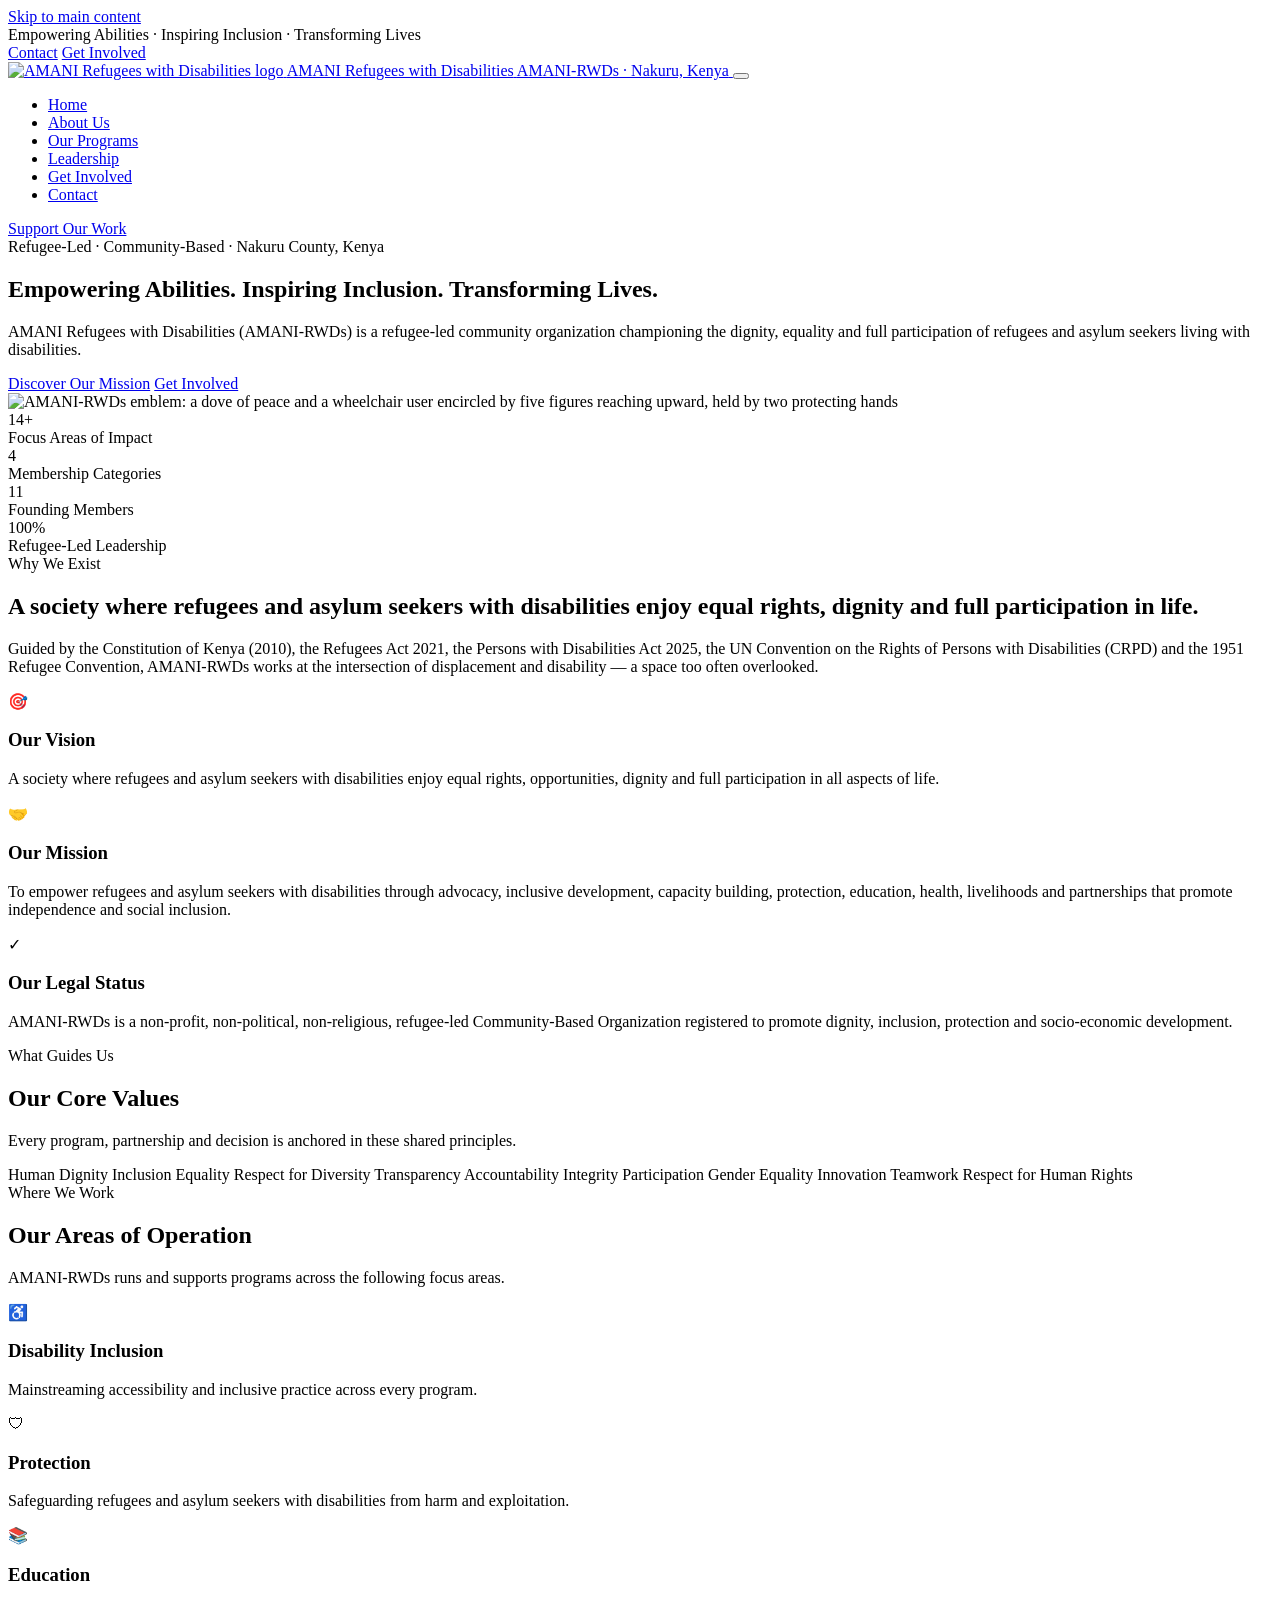
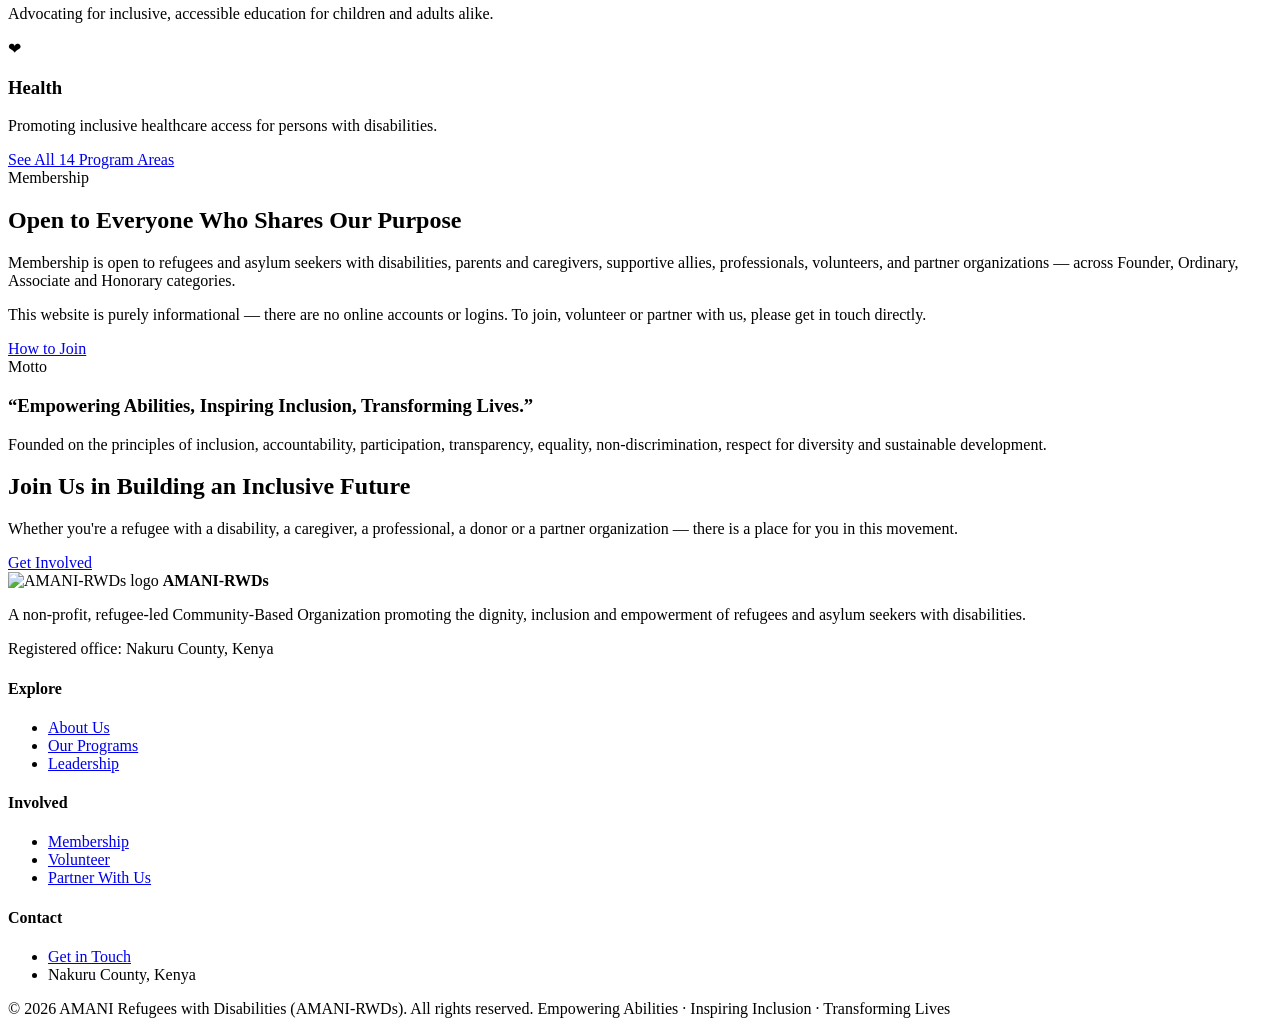
==== index.html @ a12f2f20 "Add index.html" ====
<!DOCTYPE html>
<html lang="en">
<head>
<meta charset="UTF-8">
<meta name="viewport" content="width=device-width, initial-scale=1.0">
<title>AMANI Refugees with Disabilities (AMANI-RWDs) | Empowering Abilities, Inspiring Inclusion</title>
<meta name="description" content="AMANI-RWDs is a refugee-led community organization in Nakuru, Kenya, championing the dignity, inclusion and empowerment of refugees and asylum seekers with disabilities.">
<link rel="icon" href="assets/images/favicon.png" type="image/png">
<link rel="apple-touch-icon" href="assets/images/favicon-180.png">
<link rel="preconnect" href="https://fonts.googleapis.com">
<link rel="preconnect" href="https://fonts.gstatic.com" crossorigin>
<link href="https://fonts.googleapis.com/css2?family=Atkinson+Hyperlegible:ital,wght@0,400;0,700;1,400&family=Poppins:wght@600;700;800&display=swap" rel="stylesheet">
<link rel="stylesheet" href="assets/css/style.css">

<meta property="og:title" content="AMANI Refugees with Disabilities (AMANI-RWDs)">
<meta property="og:description" content="Empowering Abilities, Inspiring Inclusion, Transforming Lives — a refugee-led organization for refugees and asylum seekers with disabilities in Nakuru, Kenya.">
<meta property="og:image" content="assets/images/logo.png">
<meta property="og:type" content="website">
</head>
<body>
<a class="skip-link" href="#main">Skip to main content</a>

<div class="topbar">
  <div class="container">
    <span class="topbar-motto">Empowering Abilities &middot; Inspiring Inclusion &middot; Transforming Lives</span>
    <div class="topbar-links">
      <a href="contact.html">Contact</a>
      <a href="get-involved.html">Get Involved</a>
    </div>
  </div>
</div>

<header class="site-header">
  <div class="container">
    <a class="brand" href="index.html">
      <img src="assets/images/logo.png" alt="AMANI Refugees with Disabilities logo" width="52" height="52">
      <span class="brand-text">
        <span class="brand-name">AMANI Refugees with Disabilities</span>
        <span class="brand-sub">AMANI-RWDs &middot; Nakuru, Kenya</span>
      </span>
    </a>
    <button class="nav-toggle" aria-label="Toggle navigation menu" aria-expanded="false" aria-controls="main-nav">
      <span></span>
    </button>
    <nav class="main-nav" id="main-nav" aria-label="Primary">
      <ul>
        <li><a href="index.html" aria-current="page">Home</a></li>
        <li><a href="about.html">About Us</a></li>
        <li><a href="programs.html">Our Programs</a></li>
        <li><a href="leadership.html">Leadership</a></li>
        <li><a href="get-involved.html">Get Involved</a></li>
        <li><a href="contact.html">Contact</a></li>
      </ul>
    </nav>
    <a class="header-cta" href="get-involved.html">Support Our Work</a>
  </div>
</header>

<main id="main">

  <section class="hero">
    <div class="container">
      <div>
        <span class="eyebrow"><span class="dot"></span> Refugee-Led &middot; Community-Based &middot; Nakuru County, Kenya</span>
        <h1>Empowering Abilities. Inspiring Inclusion. Transforming Lives.</h1>
        <p class="hero-lead">AMANI Refugees with Disabilities (AMANI-RWDs) is a refugee-led community organization championing the dignity, equality and full participation of refugees and asylum seekers living with disabilities.</p>
        <div class="btn-row">
          <a class="btn btn-primary" href="about.html">Discover Our Mission</a>
          <a class="btn btn-outline" href="get-involved.html">Get Involved</a>
        </div>
      </div>
      <div class="hero-art">
        <img src="assets/images/logo.png" alt="AMANI-RWDs emblem: a dove of peace and a wheelchair user encircled by five figures reaching upward, held by two protecting hands" width="340" height="313">
      </div>
    </div>
  </section>

  <div class="stat-strip">
    <div class="container">
      <div>
        <div class="stat-num">14+</div>
        <div class="stat-label">Focus Areas of Impact</div>
      </div>
      <div>
        <div class="stat-num">4</div>
        <div class="stat-label">Membership Categories</div>
      </div>
      <div>
        <div class="stat-num">11</div>
        <div class="stat-label">Founding Members</div>
      </div>
      <div>
        <div class="stat-num">100%</div>
        <div class="stat-label">Refugee-Led Leadership</div>
      </div>
    </div>
  </div>

  <section>
    <div class="container">
      <div class="section-head">
        <span class="kicker">Why We Exist</span>
        <h2>A society where refugees and asylum seekers with disabilities enjoy equal rights, dignity and full participation in life.</h2>
        <p>Guided by the Constitution of Kenya (2010), the Refugees Act 2021, the Persons with Disabilities Act 2025, the UN Convention on the Rights of Persons with Disabilities (CRPD) and the 1951 Refugee Convention, AMANI-RWDs works at the intersection of displacement and disability &mdash; a space too often overlooked.</p>
      </div>

      <div class="grid grid-3">
        <div class="card">
          <div class="icon-badge bg-pink" aria-hidden="true">&#127919;</div>
          <h3>Our Vision</h3>
          <p>A society where refugees and asylum seekers with disabilities enjoy equal rights, opportunities, dignity and full participation in all aspects of life.</p>
        </div>
        <div class="card">
          <div class="icon-badge bg-orange" aria-hidden="true">&#129309;</div>
          <h3>Our Mission</h3>
          <p>To empower refugees and asylum seekers with disabilities through advocacy, inclusive development, capacity building, protection, education, health, livelihoods and partnerships that promote independence and social inclusion.</p>
        </div>
        <div class="card">
          <div class="icon-badge bg-green" aria-hidden="true">&#10003;</div>
          <h3>Our Legal Status</h3>
          <p>AMANI-RWDs is a non-profit, non-political, non-religious, refugee-led Community-Based Organization registered to promote dignity, inclusion, protection and socio-economic development.</p>
        </div>
      </div>
    </div>
  </section>

  <section class="section-tint">
    <div class="container">
      <div class="section-head">
        <span class="kicker">What Guides Us</span>
        <h2>Our Core Values</h2>
        <p>Every program, partnership and decision is anchored in these shared principles.</p>
      </div>
      <div class="pill-list text-center" style="justify-content:center;">
        <span class="pill">Human Dignity</span>
        <span class="pill">Inclusion</span>
        <span class="pill">Equality</span>
        <span class="pill">Respect for Diversity</span>
        <span class="pill">Transparency</span>
        <span class="pill">Accountability</span>
        <span class="pill">Integrity</span>
        <span class="pill">Participation</span>
        <span class="pill">Gender Equality</span>
        <span class="pill">Innovation</span>
        <span class="pill">Teamwork</span>
        <span class="pill">Respect for Human Rights</span>
      </div>
    </div>
  </section>

  <section>
    <div class="container">
      <div class="section-head">
        <span class="kicker">Where We Work</span>
        <h2>Our Areas of Operation</h2>
        <p>AMANI-RWDs runs and supports programs across the following focus areas.</p>
      </div>
      <div class="grid grid-4">
        <div class="card"><div class="icon-badge bg-pink" aria-hidden="true">&#9855;</div><h3>Disability Inclusion</h3><p>Mainstreaming accessibility and inclusive practice across every program.</p></div>
        <div class="card"><div class="icon-badge bg-orange" aria-hidden="true">&#128737;</div><h3>Protection</h3><p>Safeguarding refugees and asylum seekers with disabilities from harm and exploitation.</p></div>
        <div class="card"><div class="icon-badge bg-yellow" aria-hidden="true">&#128218;</div><h3>Education</h3><p>Advocating for inclusive, accessible education for children and adults alike.</p></div>
        <div class="card"><div class="icon-badge bg-green" aria-hidden="true">&#10084;</div><h3>Health</h3><p>Promoting inclusive healthcare access for persons with disabilities.</p></div>
      </div>
      <div class="text-center mt-lg">
        <a class="btn btn-outline" href="programs.html">See All 14 Program Areas</a>
      </div>
    </div>
  </section>

  <section class="section-tint">
    <div class="container">
      <div class="split">
        <div>
          <span class="kicker">Membership</span>
          <h2>Open to Everyone Who Shares Our Purpose</h2>
          <p>Membership is open to refugees and asylum seekers with disabilities, parents and caregivers, supportive allies, professionals, volunteers, and partner organizations &mdash; across Founder, Ordinary, Associate and Honorary categories.</p>
          <p>This website is purely informational &mdash; there are no online accounts or logins. To join, volunteer or partner with us, please get in touch directly.</p>
          <a class="btn btn-primary" href="get-involved.html">How to Join</a>
        </div>
        <div class="panel panel-brand">
          <span class="badge-flag" style="background:#fff;color:var(--navy);">Motto</span>
          <h3>&ldquo;Empowering Abilities, Inspiring Inclusion, Transforming Lives.&rdquo;</h3>
          <p>Founded on the principles of inclusion, accountability, participation, transparency, equality, non-discrimination, respect for diversity and sustainable development.</p>
        </div>
      </div>
    </div>
  </section>

  <section>
    <div class="container">
      <div class="cta-banner">
        <h2>Join Us in Building an Inclusive Future</h2>
        <p>Whether you're a refugee with a disability, a caregiver, a professional, a donor or a partner organization &mdash; there is a place for you in this movement.</p>
        <div class="btn-row" style="justify-content:center;">
          <a class="btn btn-primary" href="get-involved.html">Get Involved</a>
          <a class="btn btn-outline" style="background:transparent;color:#fff;border-color:#fff;" href="contact.html">Contact Us</a>
        </div>
      </div>
    </div>
  </section>

</main>

<footer class="site-footer">
  <div class="container">
    <div class="footer-grid">
      <div>
        <div class="footer-brand">
          <img src="assets/images/logo.png" alt="AMANI-RWDs logo">
          <strong>AMANI-RWDs</strong>
        </div>
        <p>A non-profit, refugee-led Community-Based Organization promoting the dignity, inclusion and empowerment of refugees and asylum seekers with disabilities.</p>
        <p class="small">Registered office: Nakuru County, Kenya</p>
      </div>
      <div>
        <h4>Explore</h4>
        <ul>
          <li><a href="about.html">About Us</a></li>
          <li><a href="programs.html">Our Programs</a></li>
          <li><a href="leadership.html">Leadership</a></li>
        </ul>
      </div>
      <div>
        <h4>Involved</h4>
        <ul>
          <li><a href="get-involved.html">Membership</a></li>
          <li><a href="get-involved.html#volunteer">Volunteer</a></li>
          <li><a href="get-involved.html#partner">Partner With Us</a></li>
        </ul>
      </div>
      <div>
        <h4>Contact</h4>
        <ul>
          <li><a href="contact.html">Get in Touch</a></li>
          <li>Nakuru County, Kenya</li>
        </ul>
      </div>
    </div>
    <div class="footer-bottom">
      <span>&copy; <span data-year>2026</span> AMANI Refugees with Disabilities (AMANI-RWDs). All rights reserved.</span>
      <span>Empowering Abilities &middot; Inspiring Inclusion &middot; Transforming Lives</span>
    </div>
  </div>
</footer>

<script src="assets/js/script.js"></script>
</body>
</html>
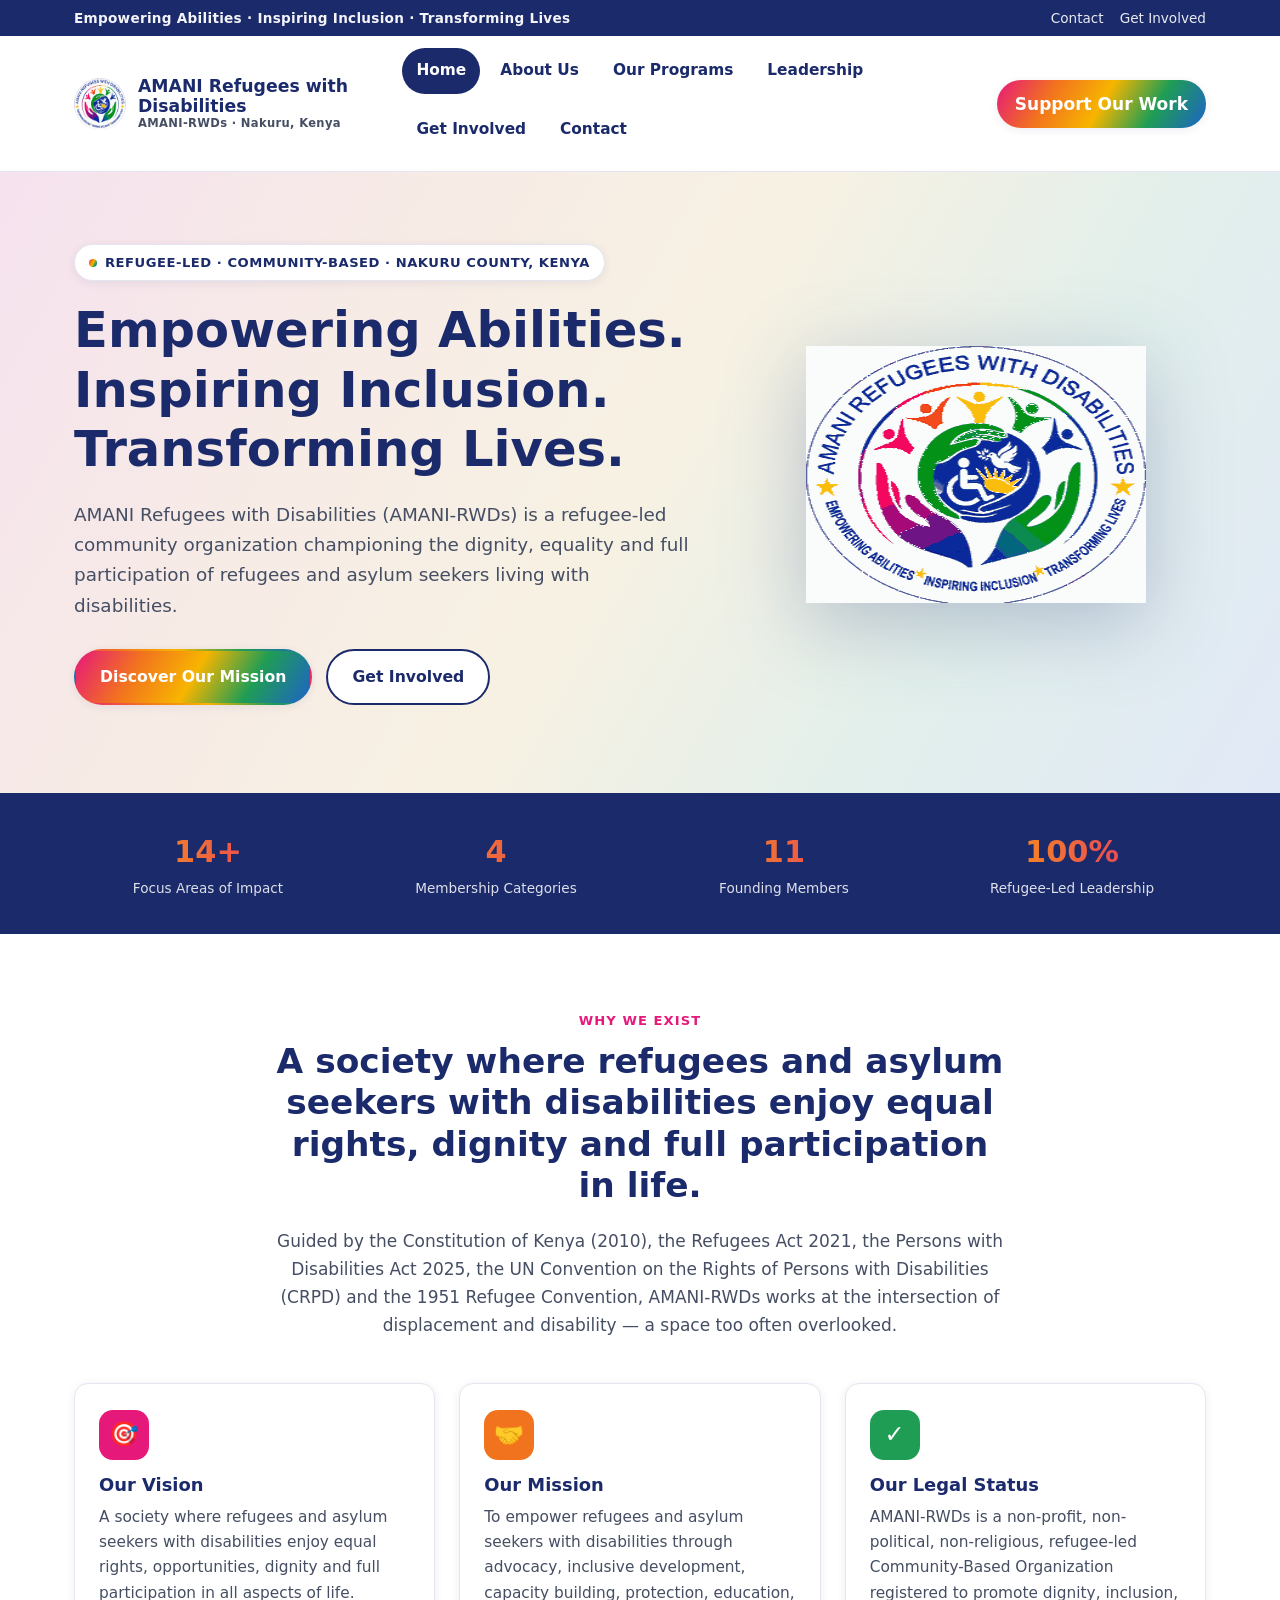
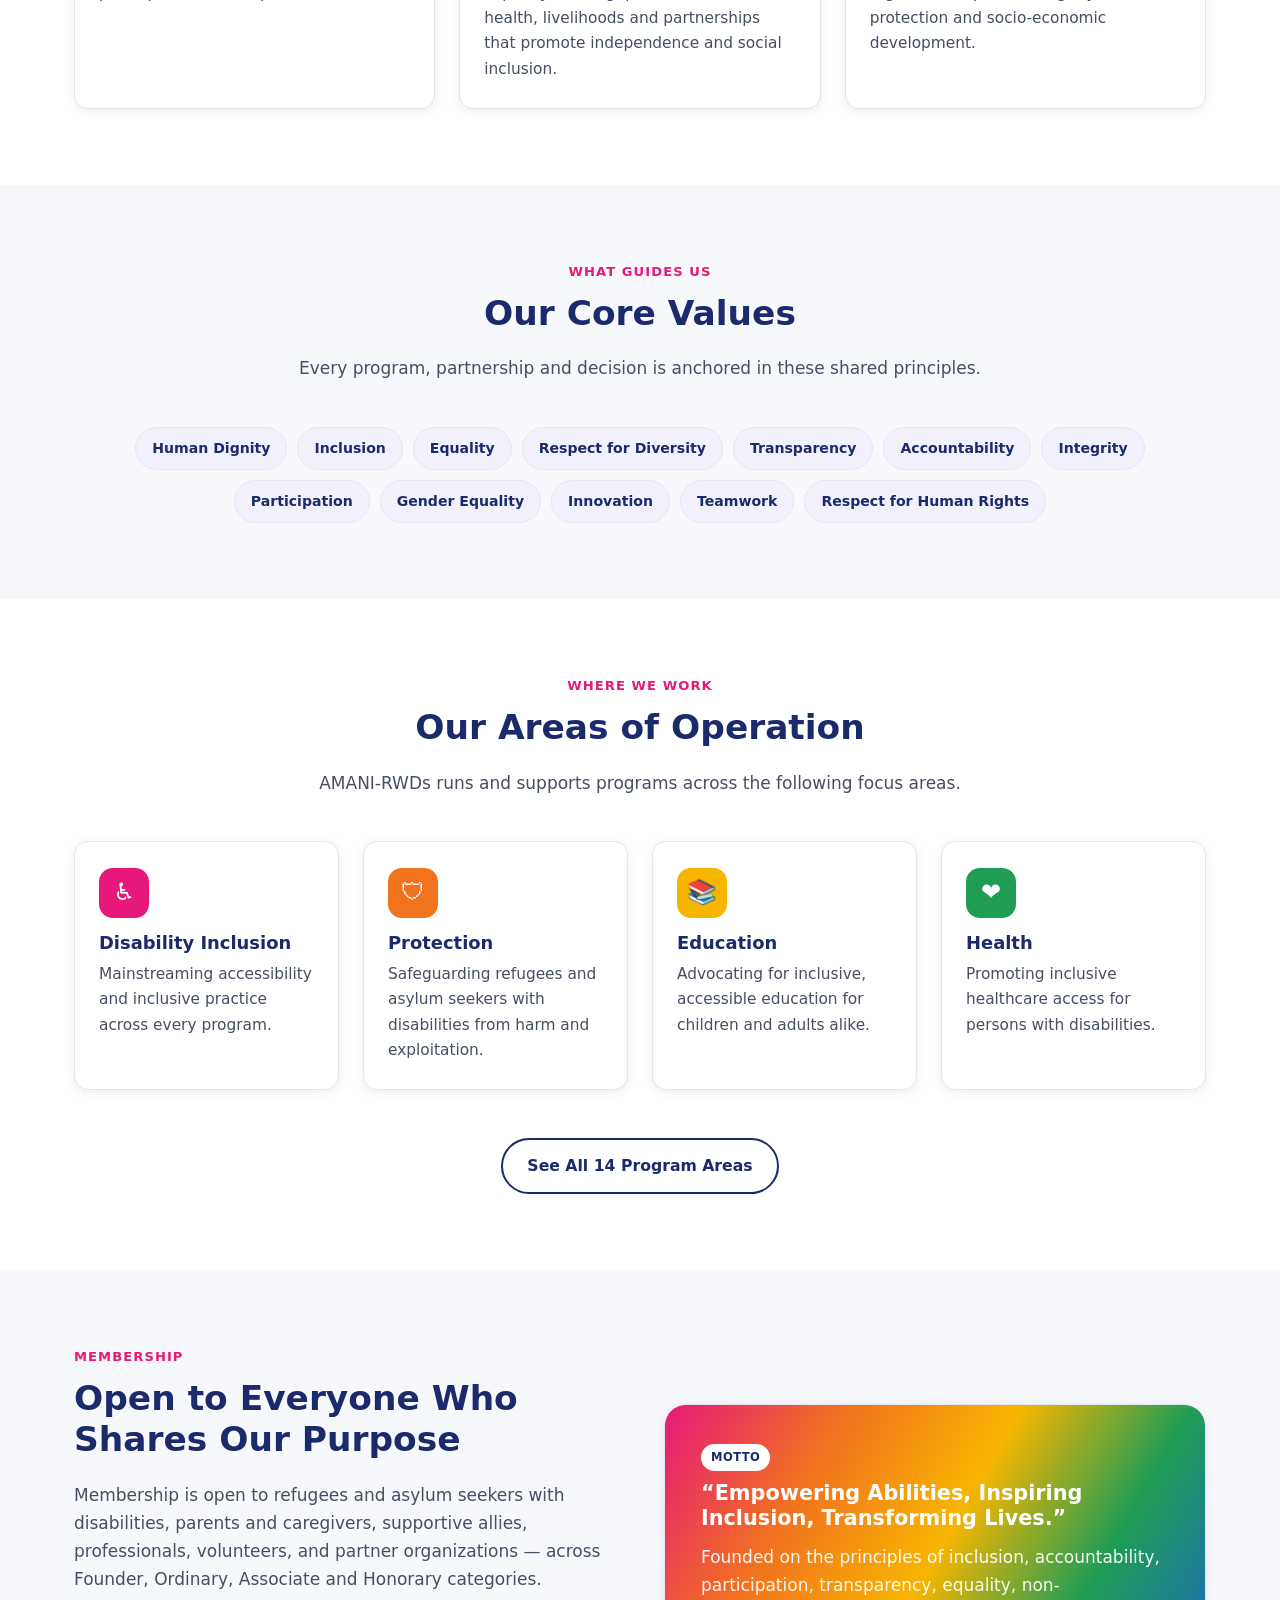
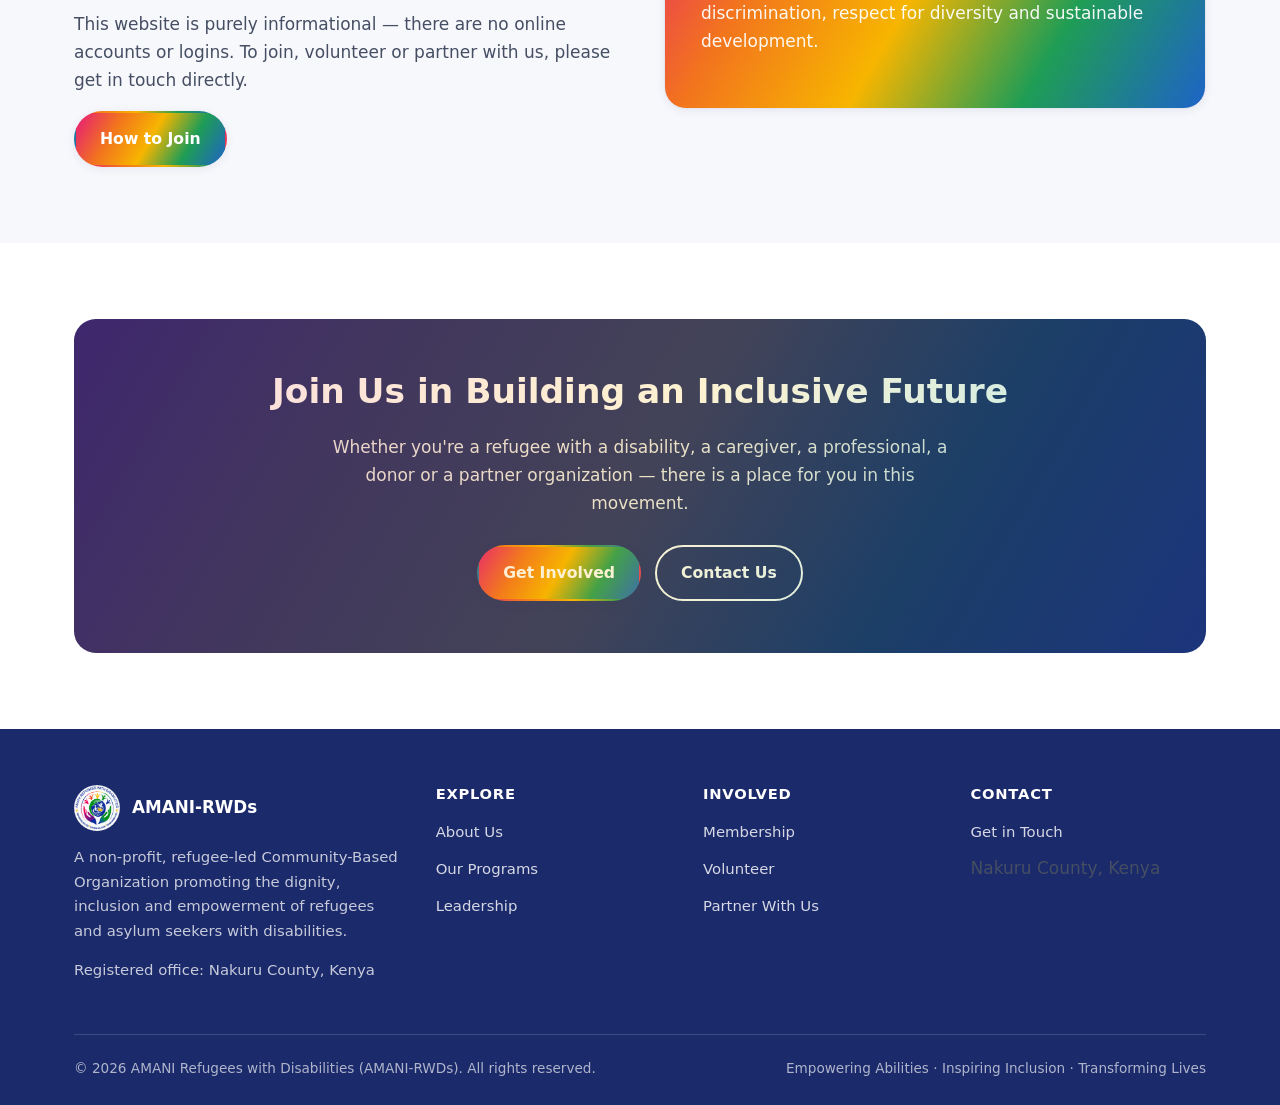
==== commit df6f9ecf: "Update index.html hero image dimensions for optimized logo" ====
--- a/index.html
+++ b/index.html
@@ -70,7 +70,7 @@
         </div>
       </div>
       <div class="hero-art">
-        <img src="assets/images/logo.png" alt="AMANI-RWDs emblem: a dove of peace and a wheelchair user encircled by five figures reaching upward, held by two protecting hands" width="340" height="313">
+        <img src="assets/images/logo.png" alt="AMANI-RWDs emblem: a dove of peace and a wheelchair user encircled by five figures reaching upward, held by two protecting hands" width="280" height="257">
       </div>
     </div>
   </section>
--- a/assets/css/style.css
+++ b/assets/css/style.css
@@ -0,0 +1,682 @@
+/* =========================================================
+   AMANI REFUGEES WITH DISABILITIES (AMANI-RWDs) — Site Styles
+   Palette drawn from the organization's logo.
+   ========================================================= */
+
+:root {
+  --navy: #1b2a6b;        /* headline text / motto ring */
+  --blue: #1e63c7;        /* primary blue (globe/hands) */
+  --blue-dark: #14488f;
+  --green: #1f9d55;       /* leaf / inclusion green */
+  --green-dark: #157a41;
+  --orange: #f2731e;
+  --yellow: #f7b500;
+  --pink: #e6197a;
+  --purple: #6a2c8f;
+
+  --ink: #1c2333;
+  --ink-soft: #454e63;
+  --paper: #ffffff;
+  --paper-soft: #f7f8fc;
+  --paper-tint: #f1f0fb;
+  --border: #e3e6f0;
+
+  --radius-lg: 22px;
+  --radius-md: 14px;
+  --radius-sm: 8px;
+
+  --shadow-sm: 0 2px 10px rgba(27, 42, 107, 0.08);
+  --shadow-md: 0 10px 30px rgba(27, 42, 107, 0.12);
+  --shadow-lg: 0 20px 50px rgba(27, 42, 107, 0.16);
+
+  --max-width: 1180px;
+  --gradient-brand: linear-gradient(120deg, var(--pink) 0%, var(--orange) 26%, var(--yellow) 50%, var(--green) 74%, var(--blue) 100%);
+  --font-body: "Atkinson Hyperlegible", "Segoe UI", system-ui, -apple-system, Roboto, Helvetica, Arial, sans-serif;
+  --font-head: "Poppins", "Segoe UI", system-ui, -apple-system, Roboto, Helvetica, Arial, sans-serif;
+}
+
+/* ---------- Reset & base ---------- */
+*, *::before, *::after { box-sizing: border-box; }
+html { scroll-behavior: smooth; }
+
+@media (prefers-reduced-motion: reduce) {
+  html { scroll-behavior: auto; }
+  *, *::before, *::after {
+    animation-duration: 0.001ms !important;
+    animation-iteration-count: 1 !important;
+    transition-duration: 0.001ms !important;
+    scroll-behavior: auto !important;
+  }
+}
+
+body {
+  margin: 0;
+  font-family: var(--font-body);
+  color: var(--ink);
+  background: var(--paper);
+  line-height: 1.65;
+  font-size: 17px;
+  -webkit-font-smoothing: antialiased;
+}
+
+h1, h2, h3, h4 {
+  font-family: var(--font-head);
+  color: var(--navy);
+  line-height: 1.2;
+  margin: 0 0 0.6em;
+  font-weight: 700;
+}
+
+h1 { font-size: clamp(2rem, 4.5vw, 3.1rem); }
+h2 { font-size: clamp(1.5rem, 3vw, 2.15rem); }
+h3 { font-size: 1.3rem; }
+
+p { margin: 0 0 1em; color: var(--ink-soft); }
+
+a { color: var(--blue-dark); text-decoration-thickness: 1.5px; }
+a:hover { color: var(--pink); }
+
+img { max-width: 100%; display: block; }
+
+ul, ol { padding-left: 1.3em; color: var(--ink-soft); }
+li { margin-bottom: 0.4em; }
+
+.container {
+  width: 100%;
+  max-width: var(--max-width);
+  margin: 0 auto;
+  padding: 0 24px;
+}
+
+/* ---------- Skip link ---------- */
+.skip-link {
+  position: absolute;
+  left: -999px;
+  top: auto;
+  background: var(--navy);
+  color: #fff;
+  padding: 12px 20px;
+  z-index: 1000;
+  border-radius: 0 0 8px 0;
+  font-weight: 600;
+}
+.skip-link:focus {
+  left: 0;
+  top: 0;
+}
+
+/* ---------- Focus visibility ---------- */
+a:focus-visible,
+button:focus-visible,
+input:focus-visible,
+textarea:focus-visible,
+select:focus-visible,
+.nav-toggle:focus-visible {
+  outline: 3px solid var(--yellow);
+  outline-offset: 3px;
+}
+
+/* ---------- Top utility bar ---------- */
+.topbar {
+  background: var(--navy);
+  color: #fff;
+  font-size: 0.85rem;
+}
+.topbar .container {
+  display: flex;
+  align-items: center;
+  justify-content: space-between;
+  gap: 12px;
+  padding-top: 7px;
+  padding-bottom: 7px;
+  flex-wrap: wrap;
+}
+.topbar a { color: #fff; }
+.topbar-motto { font-weight: 600; letter-spacing: 0.02em; opacity: 0.95; }
+.topbar-links { display: flex; gap: 16px; }
+.topbar-links a { text-decoration: none; opacity: 0.9; }
+.topbar-links a:hover { opacity: 1; text-decoration: underline; }
+
+/* ---------- Header / Nav ---------- */
+.site-header {
+  position: sticky;
+  top: 0;
+  z-index: 100;
+  background: rgba(255,255,255,0.94);
+  backdrop-filter: saturate(180%) blur(10px);
+  border-bottom: 1px solid var(--border);
+}
+.site-header .container {
+  display: flex;
+  align-items: center;
+  justify-content: space-between;
+  padding-top: 12px;
+  padding-bottom: 12px;
+  gap: 16px;
+}
+
+.brand {
+  display: flex;
+  align-items: center;
+  gap: 12px;
+  text-decoration: none;
+}
+.brand img {
+  width: 52px;
+  height: 52px;
+  border-radius: 50%;
+}
+.brand-text { display: flex; flex-direction: column; line-height: 1.15; }
+.brand-name {
+  font-family: var(--font-head);
+  font-weight: 800;
+  font-size: 1.08rem;
+  color: var(--navy);
+}
+.brand-sub {
+  font-size: 0.72rem;
+  color: var(--ink-soft);
+  font-weight: 600;
+  letter-spacing: 0.03em;
+}
+
+.nav-toggle {
+  display: none;
+  background: none;
+  border: 2px solid var(--navy);
+  border-radius: 10px;
+  width: 44px;
+  height: 44px;
+  align-items: center;
+  justify-content: center;
+  cursor: pointer;
+}
+.nav-toggle span,
+.nav-toggle span::before,
+.nav-toggle span::after {
+  content: "";
+  display: block;
+  width: 20px;
+  height: 2px;
+  background: var(--navy);
+  position: relative;
+  transition: transform 0.2s ease;
+}
+.nav-toggle span::before { position: absolute; top: -6px; }
+.nav-toggle span::after { position: absolute; top: 6px; }
+
+.main-nav ul {
+  list-style: none;
+  display: flex;
+  gap: 6px;
+  margin: 0;
+  padding: 0;
+  flex-wrap: wrap;
+}
+.main-nav a {
+  display: inline-block;
+  padding: 10px 14px;
+  border-radius: 999px;
+  color: var(--navy);
+  text-decoration: none;
+  font-weight: 600;
+  font-size: 0.96rem;
+  transition: background 0.15s ease, color 0.15s ease;
+}
+.main-nav a:hover { background: var(--paper-tint); color: var(--pink); }
+.main-nav a[aria-current="page"] {
+  background: var(--navy);
+  color: #fff;
+}
+
+.header-cta {
+  white-space: nowrap;
+  padding: 10px 18px;
+  border-radius: 999px;
+  background: var(--gradient-brand);
+  color: #fff !important;
+  font-weight: 700;
+  text-decoration: none;
+  box-shadow: var(--shadow-sm);
+  transition: transform 0.15s ease, box-shadow 0.15s ease;
+}
+.header-cta:hover { transform: translateY(-2px); box-shadow: var(--shadow-md); color: #fff !important; }
+
+@media (max-width: 880px) {
+  .nav-toggle { display: inline-flex; }
+  .main-nav {
+    position: absolute;
+    top: 100%;
+    left: 0;
+    right: 0;
+    background: #fff;
+    border-bottom: 1px solid var(--border);
+    box-shadow: var(--shadow-md);
+    padding: 12px 24px 20px;
+    display: none;
+  }
+  .main-nav.open { display: block; }
+  .main-nav ul { flex-direction: column; gap: 2px; }
+  .main-nav a { display: block; }
+  .header-cta { display: none; }
+}
+
+/* ---------- Hero ---------- */
+.hero {
+  position: relative;
+  overflow: hidden;
+  background: var(--paper-soft);
+  padding: 72px 0 88px;
+}
+.hero::before {
+  content: "";
+  position: absolute;
+  inset: 0;
+  background: var(--gradient-brand);
+  opacity: 0.10;
+}
+.hero .container {
+  position: relative;
+  display: grid;
+  grid-template-columns: 1.15fr 0.85fr;
+  gap: 48px;
+  align-items: center;
+}
+.eyebrow {
+  display: inline-flex;
+  align-items: center;
+  gap: 8px;
+  background: #fff;
+  border: 1px solid var(--border);
+  color: var(--navy);
+  font-weight: 700;
+  font-size: 0.82rem;
+  letter-spacing: 0.04em;
+  text-transform: uppercase;
+  padding: 7px 14px;
+  border-radius: 999px;
+  margin-bottom: 20px;
+  box-shadow: var(--shadow-sm);
+}
+.eyebrow .dot { width: 8px; height: 8px; border-radius: 50%; background: var(--gradient-brand); }
+
+.hero h1 { margin-bottom: 0.4em; }
+.hero-lead { font-size: 1.15rem; max-width: 54ch; }
+
+.btn-row { display: flex; gap: 14px; flex-wrap: wrap; margin-top: 28px; }
+.btn {
+  display: inline-flex;
+  align-items: center;
+  gap: 8px;
+  padding: 13px 24px;
+  border-radius: 999px;
+  font-weight: 700;
+  text-decoration: none;
+  font-size: 0.98rem;
+  border: 2px solid transparent;
+  transition: transform 0.15s ease, box-shadow 0.15s ease, background 0.15s ease;
+  cursor: pointer;
+}
+.btn-primary {
+  background: var(--gradient-brand);
+  color: #fff;
+  box-shadow: var(--shadow-sm);
+}
+.btn-primary:hover { transform: translateY(-2px); box-shadow: var(--shadow-md); color: #fff; }
+.btn-outline {
+  background: #fff;
+  border-color: var(--navy);
+  color: var(--navy);
+}
+.btn-outline:hover { background: var(--navy); color: #fff; }
+
+.hero-art {
+  position: relative;
+  display: flex;
+  justify-content: center;
+}
+.hero-art img {
+  width: min(340px, 80%);
+  filter: drop-shadow(0 20px 40px rgba(27,42,107,0.25));
+}
+
+@media (max-width: 880px) {
+  .hero .container { grid-template-columns: 1fr; }
+  .hero-art { order: -1; }
+  .hero-art img { width: 200px; }
+}
+
+/* ---------- Stat strip ---------- */
+.stat-strip {
+  background: var(--navy);
+  color: #fff;
+  padding: 34px 0;
+}
+.stat-strip .container {
+  display: grid;
+  grid-template-columns: repeat(4, 1fr);
+  gap: 20px;
+  text-align: center;
+}
+.stat-strip .stat-num {
+  font-family: var(--font-head);
+  font-weight: 800;
+  font-size: 1.9rem;
+  background: linear-gradient(90deg, var(--yellow), var(--pink));
+  -webkit-background-clip: text;
+  background-clip: text;
+  color: transparent;
+}
+.stat-strip .stat-label { font-size: 0.85rem; opacity: 0.85; }
+
+@media (max-width: 700px) {
+  .stat-strip .container { grid-template-columns: repeat(2, 1fr); }
+}
+
+/* ---------- Sections ---------- */
+section { padding: 76px 0; }
+.section-tint { background: var(--paper-soft); }
+.section-head { max-width: 68ch; margin: 0 auto 44px; text-align: center; }
+.section-head.left { text-align: left; margin-left: 0; }
+.kicker {
+  display: block;
+  color: var(--pink);
+  font-weight: 800;
+  text-transform: uppercase;
+  letter-spacing: 0.08em;
+  font-size: 0.82rem;
+  margin-bottom: 10px;
+}
+
+/* ---------- Cards / grids ---------- */
+.grid { display: grid; gap: 24px; }
+.grid-3 { grid-template-columns: repeat(3, 1fr); }
+.grid-4 { grid-template-columns: repeat(4, 1fr); }
+.grid-2 { grid-template-columns: repeat(2, 1fr); }
+@media (max-width: 980px) {
+  .grid-3, .grid-4 { grid-template-columns: repeat(2, 1fr); }
+}
+@media (max-width: 620px) {
+  .grid-2, .grid-3, .grid-4 { grid-template-columns: 1fr; }
+}
+
+.card {
+  background: #fff;
+  border: 1px solid var(--border);
+  border-radius: var(--radius-md);
+  padding: 26px 24px;
+  box-shadow: var(--shadow-sm);
+  transition: transform 0.18s ease, box-shadow 0.18s ease;
+  height: 100%;
+}
+.card:hover { transform: translateY(-4px); box-shadow: var(--shadow-md); }
+.card h3 { font-size: 1.12rem; margin-bottom: 0.5em; }
+.card p:last-child { margin-bottom: 0; }
+.card p { font-size: 0.96rem; }
+
+.icon-badge {
+  width: 50px;
+  height: 50px;
+  border-radius: 14px;
+  display: flex;
+  align-items: center;
+  justify-content: center;
+  font-size: 1.5rem;
+  margin-bottom: 14px;
+  color: #fff;
+}
+.bg-pink { background: var(--pink); }
+.bg-orange { background: var(--orange); }
+.bg-yellow { background: var(--yellow); color: var(--navy); }
+.bg-green { background: var(--green); }
+.bg-blue { background: var(--blue); }
+.bg-purple { background: var(--purple); }
+.bg-navy { background: var(--navy); }
+
+/* ---------- Value pills ---------- */
+.pill-list { display: flex; flex-wrap: wrap; gap: 10px; }
+.pill {
+  background: var(--paper-tint);
+  border: 1px solid var(--border);
+  color: var(--navy);
+  font-weight: 700;
+  font-size: 0.88rem;
+  padding: 9px 16px;
+  border-radius: 999px;
+}
+
+/* ---------- Split / feature blocks ---------- */
+.split {
+  display: grid;
+  grid-template-columns: 1fr 1fr;
+  gap: 48px;
+  align-items: center;
+}
+@media (max-width: 880px) {
+  .split { grid-template-columns: 1fr; }
+}
+.panel {
+  background: #fff;
+  border: 1px solid var(--border);
+  border-radius: var(--radius-lg);
+  padding: 36px;
+  box-shadow: var(--shadow-sm);
+}
+.panel-brand {
+  background: var(--gradient-brand);
+  color: #fff;
+}
+.panel-brand h2, .panel-brand h3 { color: #fff; }
+.panel-brand p { color: rgba(255,255,255,0.94); }
+
+/* ---------- Timeline / structure list ---------- */
+.role-card {
+  border-left: 5px solid var(--pink);
+  background: #fff;
+  border-radius: var(--radius-sm);
+  padding: 20px 22px;
+  box-shadow: var(--shadow-sm);
+  margin-bottom: 18px;
+}
+.role-card h3 { margin-bottom: 6px; font-size: 1.05rem; }
+.role-card ul { margin: 8px 0 0; }
+.role-card:nth-child(4n+2) { border-left-color: var(--orange); }
+.role-card:nth-child(4n+3) { border-left-color: var(--green); }
+.role-card:nth-child(4n+4) { border-left-color: var(--blue); }
+
+/* ---------- Founder chips ---------- */
+.founder-grid {
+  display: grid;
+  grid-template-columns: repeat(auto-fit, minmax(220px, 1fr));
+  gap: 14px;
+}
+.founder-chip {
+  display: flex;
+  align-items: center;
+  gap: 12px;
+  background: #fff;
+  border: 1px solid var(--border);
+  border-radius: var(--radius-sm);
+  padding: 14px 16px;
+  box-shadow: var(--shadow-sm);
+}
+.founder-avatar {
+  width: 42px;
+  height: 42px;
+  border-radius: 50%;
+  display: flex;
+  align-items: center;
+  justify-content: center;
+  color: #fff;
+  font-weight: 800;
+  font-family: var(--font-head);
+  flex-shrink: 0;
+}
+.founder-chip strong { color: var(--navy); font-size: 0.95rem; }
+
+/* ---------- Timeline steps (get involved) ---------- */
+.steps { counter-reset: step; list-style: none; padding: 0; }
+.steps li {
+  position: relative;
+  padding-left: 54px;
+  margin-bottom: 26px;
+  color: var(--ink-soft);
+}
+.steps li::before {
+  counter-increment: step;
+  content: counter(step);
+  position: absolute;
+  left: 0;
+  top: -2px;
+  width: 38px;
+  height: 38px;
+  border-radius: 50%;
+  background: var(--gradient-brand);
+  color: #fff;
+  font-weight: 800;
+  font-family: var(--font-head);
+  display: flex;
+  align-items: center;
+  justify-content: center;
+}
+.steps li strong { color: var(--navy); display: block; margin-bottom: 3px; font-size: 1.02rem; }
+
+/* ---------- CTA banner ---------- */
+.cta-banner {
+  background: var(--navy);
+  border-radius: var(--radius-lg);
+  padding: 52px;
+  color: #fff;
+  text-align: center;
+  position: relative;
+  overflow: hidden;
+}
+.cta-banner::after {
+  content: "";
+  position: absolute;
+  inset: 0;
+  background: var(--gradient-brand);
+  opacity: 0.18;
+}
+.cta-banner > * { position: relative; }
+.cta-banner h2 { color: #fff; }
+.cta-banner p { color: rgba(255,255,255,0.9); max-width: 60ch; margin-left: auto; margin-right: auto; }
+
+/* ---------- Info / notice boxes ---------- */
+.notice {
+  border: 1px dashed var(--border);
+  background: var(--paper-tint);
+  border-radius: var(--radius-sm);
+  padding: 18px 20px;
+  font-size: 0.94rem;
+  color: var(--ink-soft);
+}
+.notice strong { color: var(--navy); }
+
+/* ---------- Table ---------- */
+.table-wrap { overflow-x: auto; border-radius: var(--radius-md); box-shadow: var(--shadow-sm); border: 1px solid var(--border); }
+table { width: 100%; border-collapse: collapse; background: #fff; }
+th, td { text-align: left; padding: 14px 18px; border-bottom: 1px solid var(--border); font-size: 0.95rem; }
+th { background: var(--paper-soft); color: var(--navy); font-family: var(--font-head); }
+tr:last-child td { border-bottom: none; }
+
+/* ---------- Contact ---------- */
+.contact-grid {
+  display: grid;
+  grid-template-columns: 1fr 1fr;
+  gap: 32px;
+}
+@media (max-width: 880px) { .contact-grid { grid-template-columns: 1fr; } }
+.contact-item {
+  display: flex;
+  gap: 16px;
+  align-items: flex-start;
+  margin-bottom: 22px;
+}
+.contact-item .icon-badge { margin-bottom: 0; flex-shrink: 0; }
+.contact-item h3 { margin-bottom: 2px; font-size: 1rem; }
+.contact-item p { margin: 0; }
+
+/* ---------- Footer ---------- */
+.site-footer {
+  background: var(--navy);
+  color: rgba(255,255,255,0.85);
+  padding: 56px 0 26px;
+}
+.footer-grid {
+  display: grid;
+  grid-template-columns: 1.4fr 1fr 1fr 1fr;
+  gap: 32px;
+  margin-bottom: 36px;
+}
+@media (max-width: 880px) {
+  .footer-grid { grid-template-columns: 1fr 1fr; }
+}
+@media (max-width: 560px) {
+  .footer-grid { grid-template-columns: 1fr; }
+}
+.footer-brand { display: flex; align-items: center; gap: 12px; margin-bottom: 14px; }
+.footer-brand img { width: 46px; height: 46px; border-radius: 50%; }
+.footer-brand strong { color: #fff; font-family: var(--font-head); font-size: 1.05rem; }
+.site-footer h4 {
+  color: #fff;
+  font-family: var(--font-head);
+  font-size: 0.92rem;
+  text-transform: uppercase;
+  letter-spacing: 0.05em;
+  margin-bottom: 14px;
+}
+.site-footer p { color: rgba(255,255,255,0.75); font-size: 0.93rem; }
+.site-footer ul { list-style: none; padding: 0; margin: 0; }
+.site-footer li { margin-bottom: 9px; }
+.site-footer a { color: rgba(255,255,255,0.82); text-decoration: none; font-size: 0.93rem; }
+.site-footer a:hover { color: var(--yellow); text-decoration: underline; }
+.footer-bottom {
+  border-top: 1px solid rgba(255,255,255,0.15);
+  padding-top: 22px;
+  display: flex;
+  justify-content: space-between;
+  flex-wrap: wrap;
+  gap: 10px;
+  font-size: 0.85rem;
+  color: rgba(255,255,255,0.65);
+}
+
+/* ---------- Page header (inner pages) ---------- */
+.page-header {
+  background: var(--paper-soft);
+  padding: 54px 0 46px;
+  position: relative;
+  overflow: hidden;
+}
+.page-header::before {
+  content: "";
+  position: absolute;
+  inset: 0;
+  background: var(--gradient-brand);
+  opacity: 0.09;
+}
+.page-header .container { position: relative; }
+.breadcrumb { font-size: 0.85rem; color: var(--ink-soft); margin-bottom: 14px; }
+.breadcrumb a { color: var(--ink-soft); text-decoration: none; }
+.breadcrumb a:hover { color: var(--pink); }
+.page-header p.lead { font-size: 1.1rem; max-width: 68ch; }
+
+/* ---------- Misc ---------- */
+.text-center { text-align: center; }
+.mt-lg { margin-top: 48px; }
+.small { font-size: 0.85rem; color: var(--ink-soft); }
+.divider { height: 1px; background: var(--border); margin: 40px 0; }
+
+.badge-flag {
+  display: inline-block;
+  background: var(--yellow);
+  color: var(--navy);
+  font-weight: 800;
+  font-size: 0.72rem;
+  text-transform: uppercase;
+  letter-spacing: 0.04em;
+  padding: 4px 10px;
+  border-radius: 999px;
+  margin-bottom: 10px;
+}
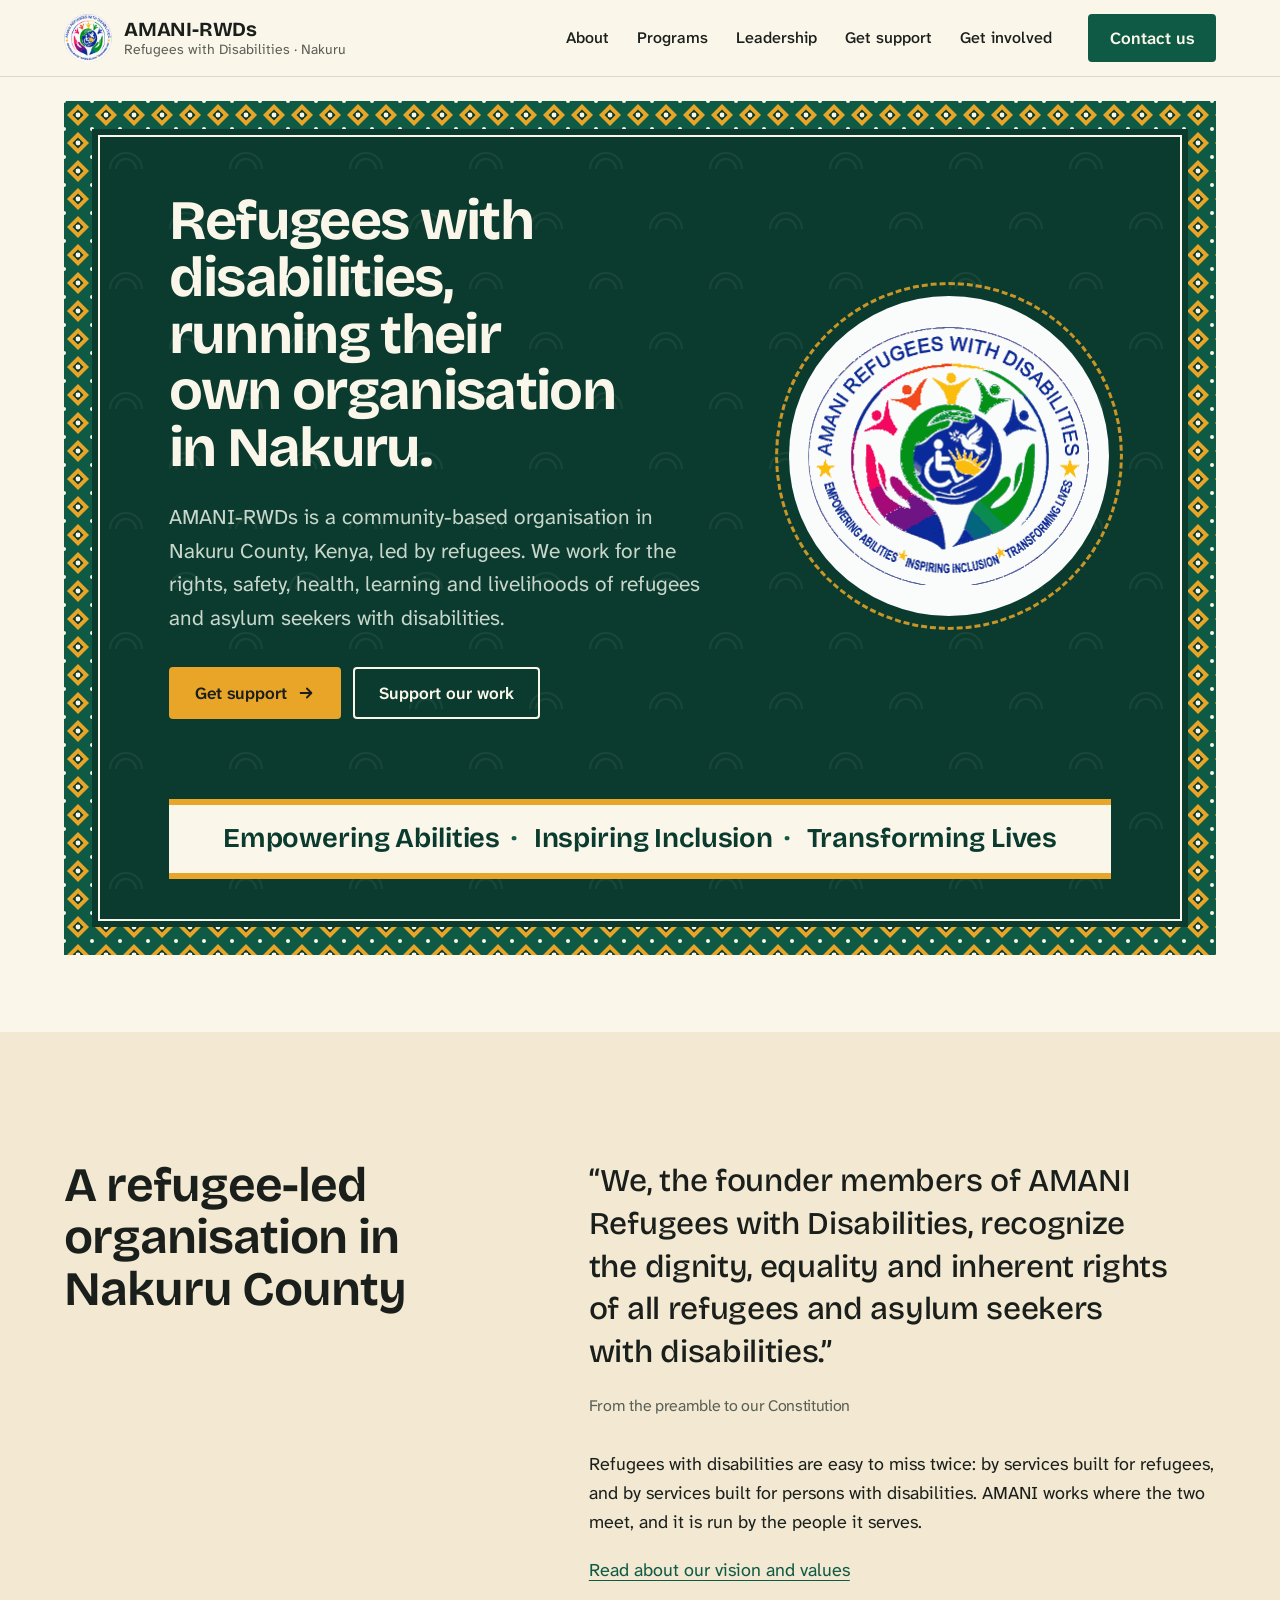
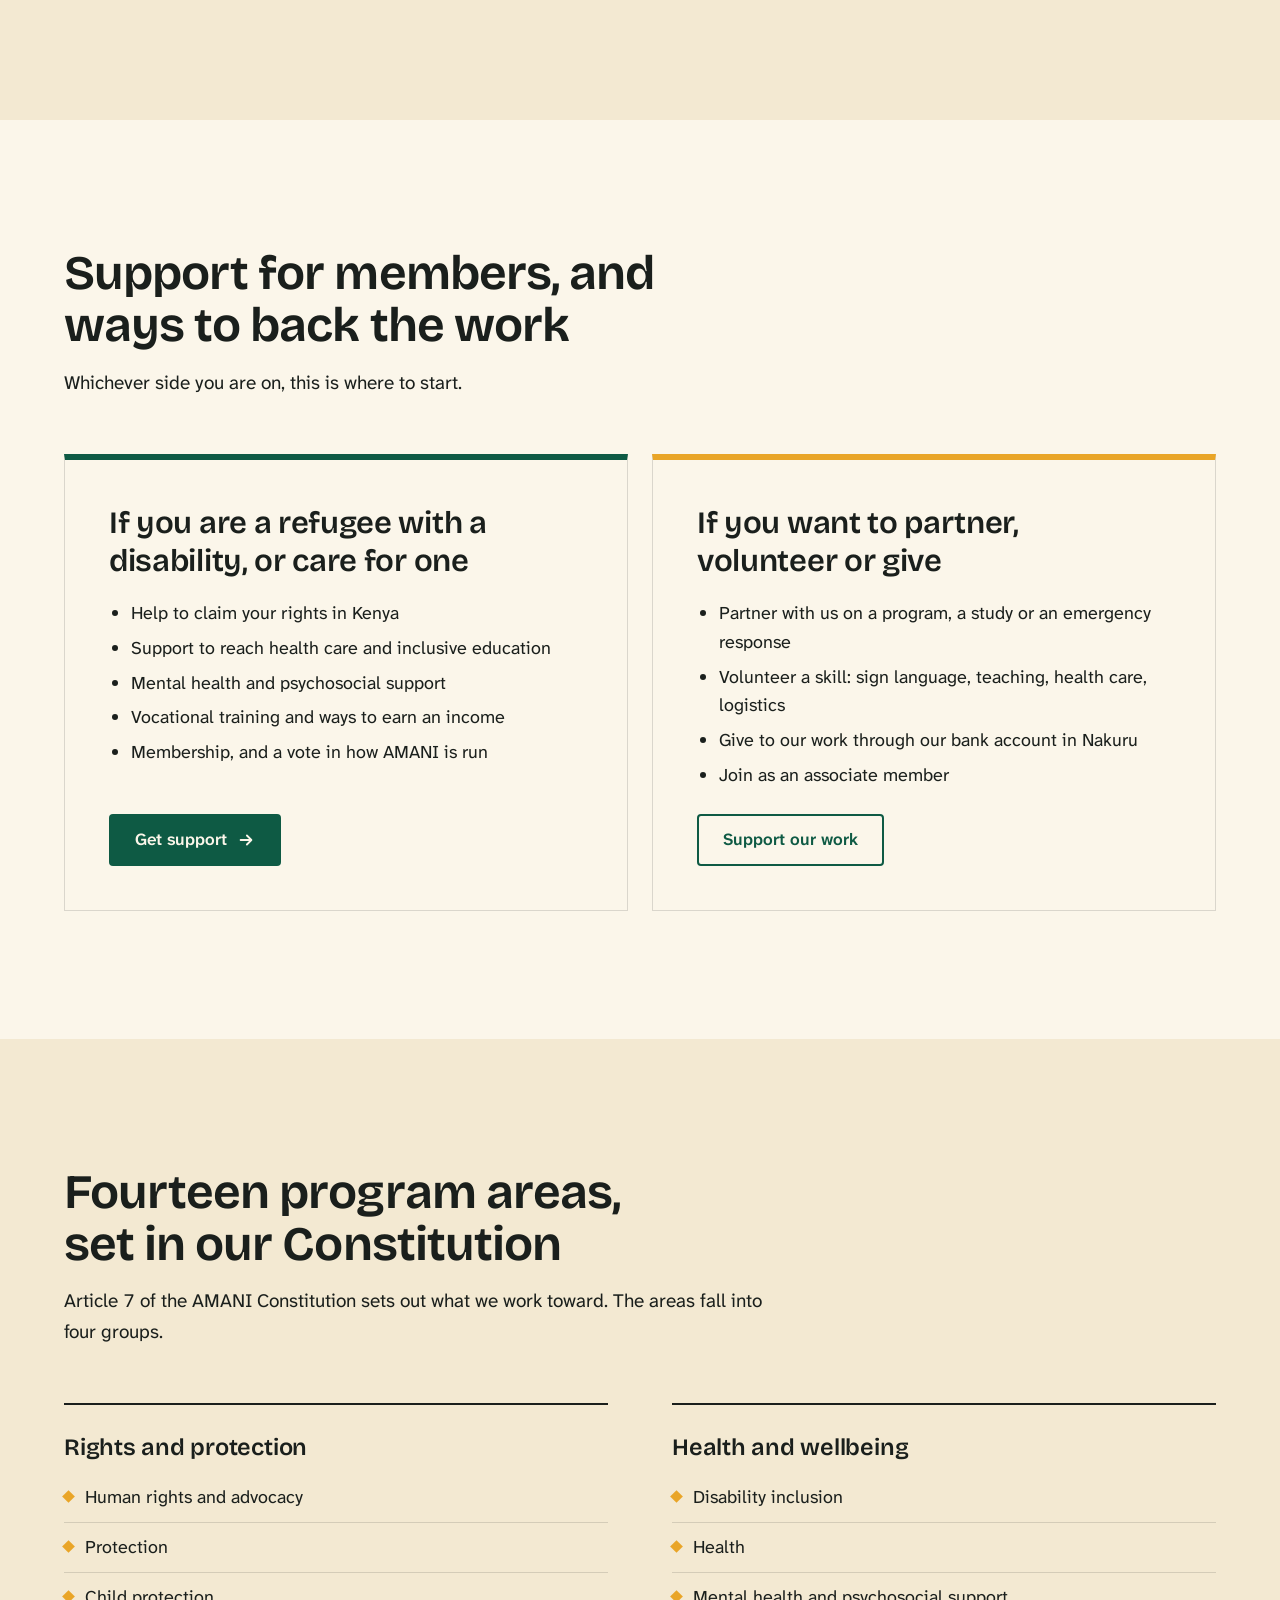
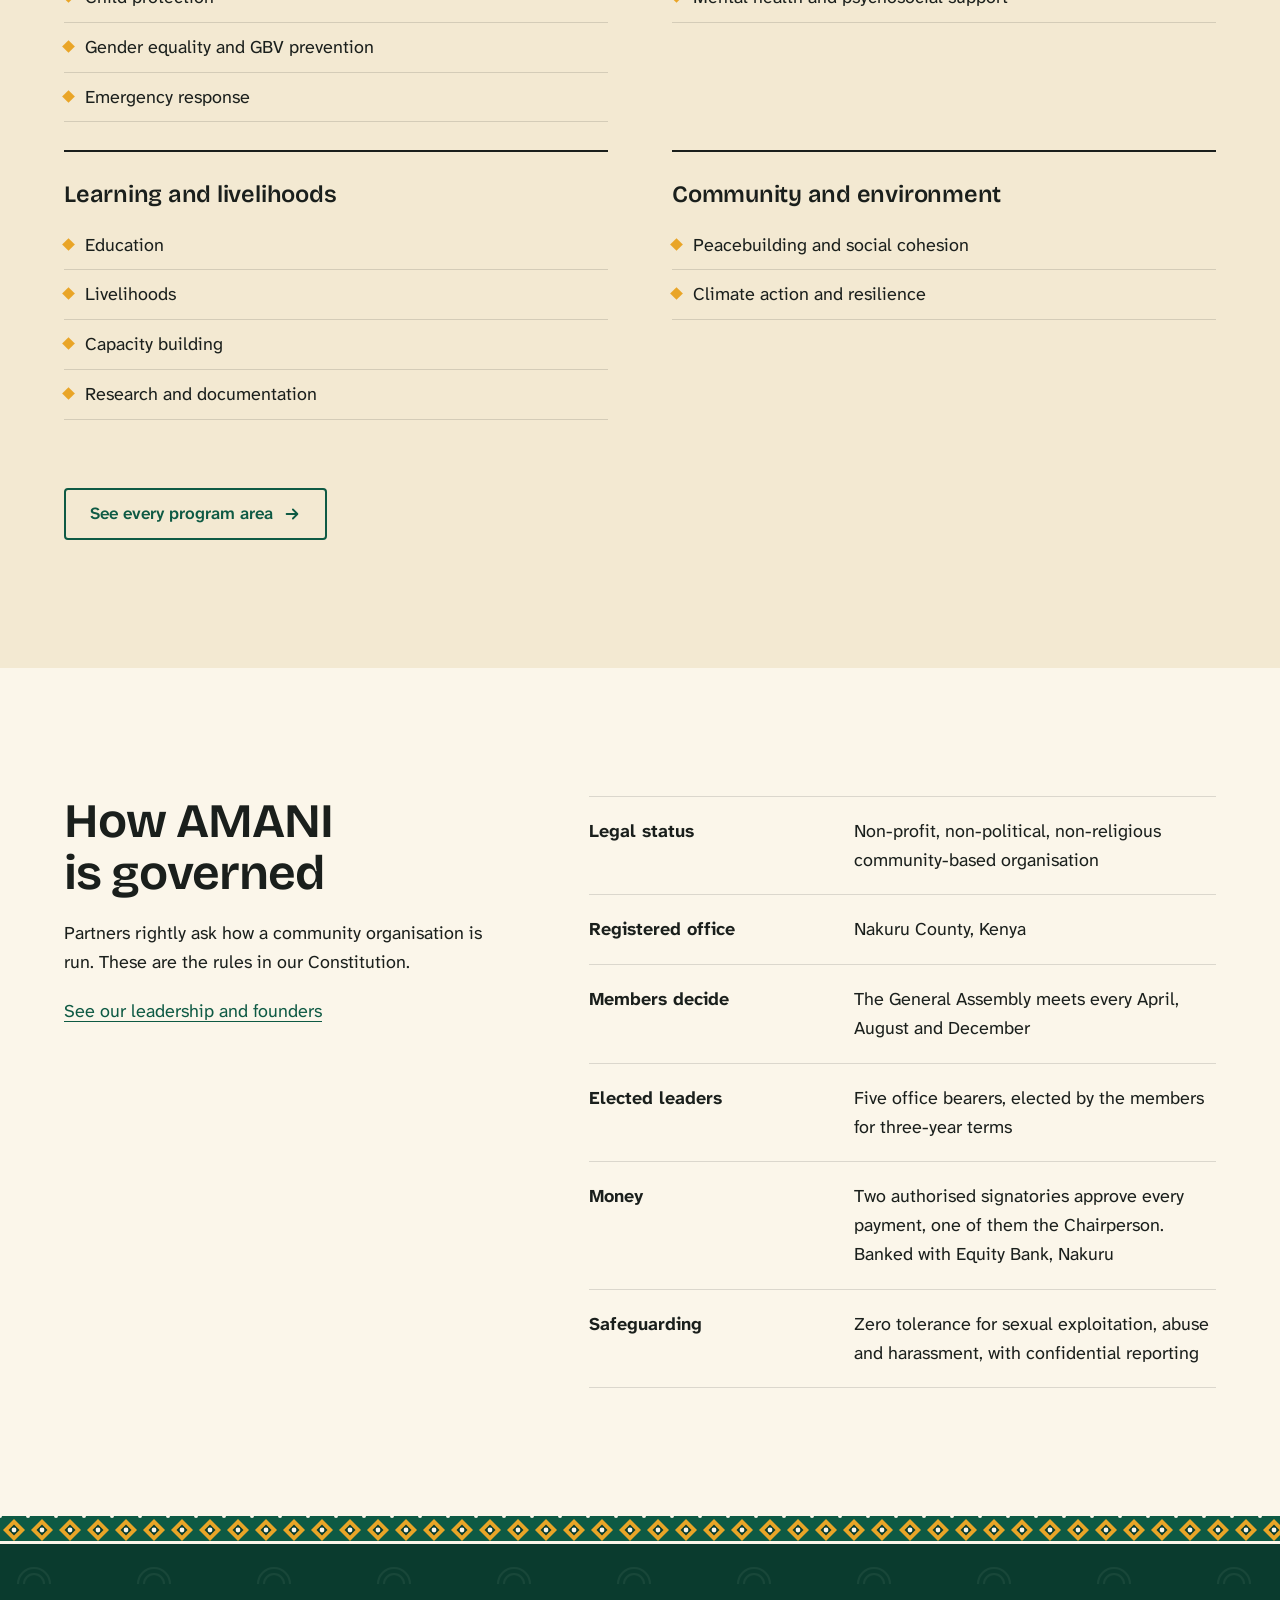
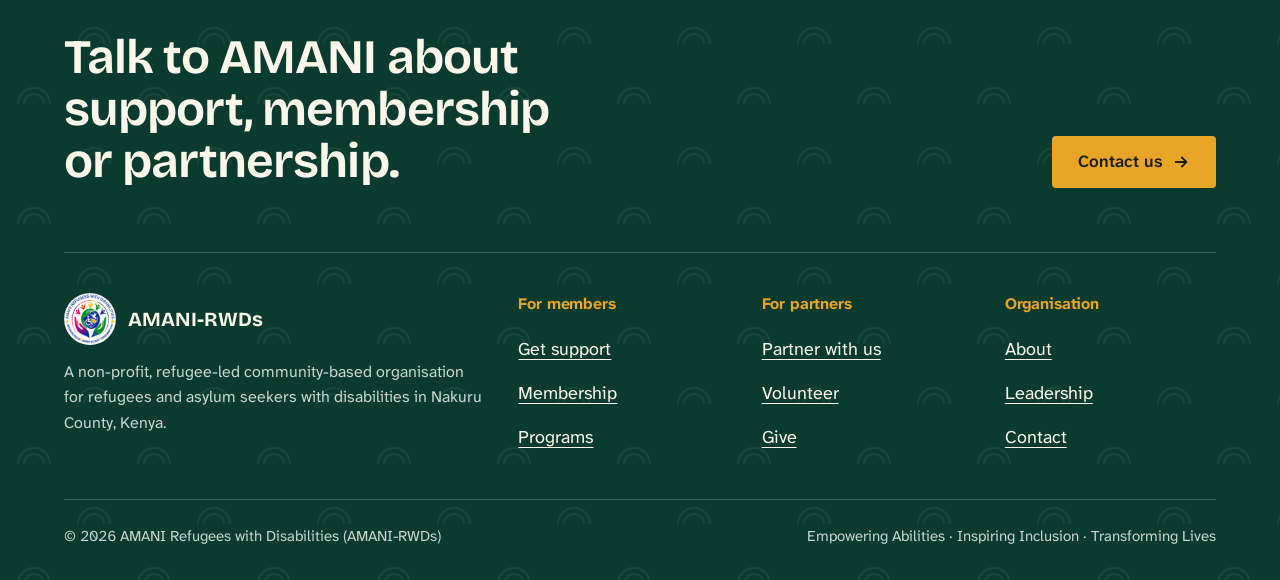
==== commit e96454f2: "Redesign the AMANI-RWDs site: kanga look, two audience paths, new Get support page - New visual syst" ====
--- a/index.html
+++ b/index.html
@@ -2,247 +2,184 @@
 <html lang="en">
 <head>
 <meta charset="UTF-8">
-<meta name="viewport" content="width=device-width, initial-scale=1.0">
-<title>AMANI Refugees with Disabilities (AMANI-RWDs) | Empowering Abilities, Inspiring Inclusion</title>
-<meta name="description" content="AMANI-RWDs is a refugee-led community organization in Nakuru, Kenya, championing the dignity, inclusion and empowerment of refugees and asylum seekers with disabilities.">
+<meta name="viewport" content="width=device-width, initial-scale=1">
+<title>AMANI Refugees with Disabilities: refugee-led support in Nakuru, Kenya</title>
+<meta name="description" content="AMANI-RWDs is a refugee-led community organisation in Nakuru County, Kenya, working for the rights and inclusion of refugees and asylum seekers with disabilities.">
+<meta name="theme-color" content="#0a3b2e">
 <link rel="icon" href="assets/images/favicon.png" type="image/png">
 <link rel="apple-touch-icon" href="assets/images/favicon-180.png">
-<link rel="preconnect" href="https://fonts.googleapis.com">
-<link rel="preconnect" href="https://fonts.gstatic.com" crossorigin>
-<link href="https://fonts.googleapis.com/css2?family=Atkinson+Hyperlegible:ital,wght@0,400;0,700;1,400&family=Poppins:wght@600;700;800&display=swap" rel="stylesheet">
+<link rel="preload" href="assets/fonts/atkinson-hyperlegible-next-latin-wght-normal.woff2" as="font" type="font/woff2" crossorigin>
+<link rel="preload" href="assets/fonts/bricolage-grotesque-latin-wght-normal.woff2" as="font" type="font/woff2" crossorigin>
 <link rel="stylesheet" href="assets/css/style.css">
-
-<meta property="og:title" content="AMANI Refugees with Disabilities (AMANI-RWDs)">
-<meta property="og:description" content="Empowering Abilities, Inspiring Inclusion, Transforming Lives — a refugee-led organization for refugees and asylum seekers with disabilities in Nakuru, Kenya.">
+<script>document.documentElement.classList.add("js")</script>
+<meta property="og:title" content="AMANI Refugees with Disabilities: refugee-led support in Nakuru, Kenya">
+<meta property="og:description" content="AMANI-RWDs is a refugee-led community organisation in Nakuru County, Kenya, working for the rights and inclusion of refugees and asylum seekers with disabilities.">
 <meta property="og:image" content="assets/images/logo.png">
 <meta property="og:type" content="website">
+<meta name="twitter:card" content="summary">
 </head>
 <body>
 <a class="skip-link" href="#main">Skip to main content</a>
-
-<div class="topbar">
-  <div class="container">
-    <span class="topbar-motto">Empowering Abilities &middot; Inspiring Inclusion &middot; Transforming Lives</span>
-    <div class="topbar-links">
-      <a href="contact.html">Contact</a>
-      <a href="get-involved.html">Get Involved</a>
-    </div>
-  </div>
-</div>
-
 <header class="site-header">
-  <div class="container">
+  <div class="wrap">
     <a class="brand" href="index.html">
-      <img src="assets/images/logo.png" alt="AMANI Refugees with Disabilities logo" width="52" height="52">
-      <span class="brand-text">
-        <span class="brand-name">AMANI Refugees with Disabilities</span>
-        <span class="brand-sub">AMANI-RWDs &middot; Nakuru, Kenya</span>
-      </span>
+      <img src="assets/images/logo.png" alt="" width="48" height="48">
+      <span><span class="brand-name">AMANI-RWDs</span><span class="brand-sub">Refugees with Disabilities · Nakuru</span></span>
     </a>
-    <button class="nav-toggle" aria-label="Toggle navigation menu" aria-expanded="false" aria-controls="main-nav">
-      <span></span>
-    </button>
-    <nav class="main-nav" id="main-nav" aria-label="Primary">
-      <ul>
-        <li><a href="index.html" aria-current="page">Home</a></li>
-        <li><a href="about.html">About Us</a></li>
-        <li><a href="programs.html">Our Programs</a></li>
-        <li><a href="leadership.html">Leadership</a></li>
-        <li><a href="get-involved.html">Get Involved</a></li>
-        <li><a href="contact.html">Contact</a></li>
-      </ul>
+    <button class="nav-toggle" type="button" aria-expanded="false" aria-controls="main-nav"><span class="bars" aria-hidden="true"></span><span class="label">Menu</span></button>
+    <nav class="main-nav" id="main-nav" aria-label="Main">
+      <ul><li><a href="about.html">About</a></li><li><a href="programs.html">Programs</a></li><li><a href="leadership.html">Leadership</a></li><li><a href="support.html">Get support</a></li><li><a href="get-involved.html">Get involved</a></li><li class="nav-contact"><a href="contact.html">Contact</a></li></ul>
     </nav>
-    <a class="header-cta" href="get-involved.html">Support Our Work</a>
+    <a class="btn btn-primary header-cta" href="contact.html">Contact us</a>
   </div>
 </header>
 
 <main id="main">
 
-  <section class="hero">
-    <div class="container">
+  <div class="kanga-wrap">
+    <div class="wrap">
+      <section class="kanga" aria-labelledby="hero-title">
+        <div class="kanga__mji on-deep">
+          <div>
+            <h1 id="hero-title">Refugees with disabilities, running their own organisation in Nakuru.</h1>
+            <p class="lead">AMANI-RWDs is a community-based organisation in Nakuru County, Kenya, led by refugees. We work for the rights, safety, health, learning and livelihoods of refugees and asylum seekers with disabilities.</p>
+            <div class="btn-row">
+              <a class="btn btn-primary" href="support.html">Get support <svg viewBox="0 0 20 20" aria-hidden="true" focusable="false"><path d="M4 10h11M11 5l5 5-5 5" fill="none" stroke="currentColor" stroke-width="2" stroke-linecap="round" stroke-linejoin="round"/></svg></a>
+              <a class="btn btn-secondary" href="get-involved.html">Support our work</a>
+            </div>
+          </div>
+          <div class="medallion">
+            <img src="assets/images/logo.png" alt="The AMANI-RWDs emblem: a dove and a wheelchair user inside a globe, five figures reaching upward, held by two hands under a rising sun" width="280" height="257">
+          </div>
+          <p class="jina"><span>Empowering Abilities</span><span class="sep" aria-hidden="true">·</span> <span>Inspiring Inclusion</span><span class="sep" aria-hidden="true">·</span> <span>Transforming Lives</span></p>
+        </div>
+      </section>
+    </div>
+  </div>
+
+  <section class="section section--alt" aria-labelledby="who">
+    <div class="wrap split">
       <div>
-        <span class="eyebrow"><span class="dot"></span> Refugee-Led &middot; Community-Based &middot; Nakuru County, Kenya</span>
-        <h1>Empowering Abilities. Inspiring Inclusion. Transforming Lives.</h1>
-        <p class="hero-lead">AMANI Refugees with Disabilities (AMANI-RWDs) is a refugee-led community organization championing the dignity, equality and full participation of refugees and asylum seekers living with disabilities.</p>
-        <div class="btn-row">
-          <a class="btn btn-primary" href="about.html">Discover Our Mission</a>
-          <a class="btn btn-outline" href="get-involved.html">Get Involved</a>
-        </div>
+        <h2 id="who">A refugee-led organisation in Nakuru County</h2>
       </div>
-      <div class="hero-art">
-        <img src="assets/images/logo.png" alt="AMANI-RWDs emblem: a dove of peace and a wheelchair user encircled by five figures reaching upward, held by two protecting hands" width="280" height="257">
+      <div>
+        <blockquote class="preamble">
+          <p>&ldquo;We, the founder members of AMANI Refugees with Disabilities, recognize the dignity, equality and inherent rights of all refugees and asylum seekers with disabilities.&rdquo;</p>
+          <footer>From the preamble to our Constitution</footer>
+        </blockquote>
+        <p class="measure" style="margin-top:32px">Refugees with disabilities are easy to miss twice: by services built for refugees, and by services built for persons with disabilities. AMANI works where the two meet, and it is run by the people it serves.</p>
+        <p style="margin-top:12px"><a class="standalone-link" href="about.html">Read about our vision and values</a></p>
       </div>
     </div>
   </section>
 
-  <div class="stat-strip">
-    <div class="container">
-      <div>
-        <div class="stat-num">14+</div>
-        <div class="stat-label">Focus Areas of Impact</div>
+  <section class="section" aria-labelledby="ways">
+    <div class="wrap">
+      <div class="section-head">
+        <h2 id="ways">Support for members, and ways to back the work</h2>
+        <p>Whichever side you are on, this is where to start.</p>
       </div>
-      <div>
-        <div class="stat-num">4</div>
-        <div class="stat-label">Membership Categories</div>
-      </div>
-      <div>
-        <div class="stat-num">11</div>
-        <div class="stat-label">Founding Members</div>
-      </div>
-      <div>
-        <div class="stat-num">100%</div>
-        <div class="stat-label">Refugee-Led Leadership</div>
-      </div>
-    </div>
-  </div>
-
-  <section>
-    <div class="container">
-      <div class="section-head">
-        <span class="kicker">Why We Exist</span>
-        <h2>A society where refugees and asylum seekers with disabilities enjoy equal rights, dignity and full participation in life.</h2>
-        <p>Guided by the Constitution of Kenya (2010), the Refugees Act 2021, the Persons with Disabilities Act 2025, the UN Convention on the Rights of Persons with Disabilities (CRPD) and the 1951 Refugee Convention, AMANI-RWDs works at the intersection of displacement and disability &mdash; a space too often overlooked.</p>
-      </div>
-
-      <div class="grid grid-3">
-        <div class="card">
-          <div class="icon-badge bg-pink" aria-hidden="true">&#127919;</div>
-          <h3>Our Vision</h3>
-          <p>A society where refugees and asylum seekers with disabilities enjoy equal rights, opportunities, dignity and full participation in all aspects of life.</p>
+      <div class="doors">
+        <div class="door">
+          <h3>If you are a refugee with a disability, or care for one</h3>
+          <ul>
+            <li>Help to claim your rights in Kenya</li>
+            <li>Support to reach health care and inclusive education</li>
+            <li>Mental health and psychosocial support</li>
+            <li>Vocational training and ways to earn an income</li>
+            <li>Membership, and a vote in how AMANI is run</li>
+          </ul>
+          <a class="btn btn-primary" href="support.html">Get support <svg viewBox="0 0 20 20" aria-hidden="true" focusable="false"><path d="M4 10h11M11 5l5 5-5 5" fill="none" stroke="currentColor" stroke-width="2" stroke-linecap="round" stroke-linejoin="round"/></svg></a>
         </div>
-        <div class="card">
-          <div class="icon-badge bg-orange" aria-hidden="true">&#129309;</div>
-          <h3>Our Mission</h3>
-          <p>To empower refugees and asylum seekers with disabilities through advocacy, inclusive development, capacity building, protection, education, health, livelihoods and partnerships that promote independence and social inclusion.</p>
-        </div>
-        <div class="card">
-          <div class="icon-badge bg-green" aria-hidden="true">&#10003;</div>
-          <h3>Our Legal Status</h3>
-          <p>AMANI-RWDs is a non-profit, non-political, non-religious, refugee-led Community-Based Organization registered to promote dignity, inclusion, protection and socio-economic development.</p>
+        <div class="door door--give">
+          <h3>If you want to partner, volunteer or give</h3>
+          <ul>
+            <li>Partner with us on a program, a study or an emergency response</li>
+            <li>Volunteer a skill: sign language, teaching, health care, logistics</li>
+            <li>Give to our work through our bank account in Nakuru</li>
+            <li>Join as an associate member</li>
+          </ul>
+          <a class="btn btn-secondary" href="get-involved.html">Support our work</a>
         </div>
       </div>
     </div>
   </section>
 
-  <section class="section-tint">
-    <div class="container">
+  <section class="section section--alt" aria-labelledby="areas">
+    <div class="wrap">
       <div class="section-head">
-        <span class="kicker">What Guides Us</span>
-        <h2>Our Core Values</h2>
-        <p>Every program, partnership and decision is anchored in these shared principles.</p>
+        <h2 id="areas">Fourteen program areas, set in our Constitution</h2>
+        <p>Article 7 of the AMANI Constitution sets out what we work toward. The areas fall into four groups.</p>
       </div>
-      <div class="pill-list text-center" style="justify-content:center;">
-        <span class="pill">Human Dignity</span>
-        <span class="pill">Inclusion</span>
-        <span class="pill">Equality</span>
-        <span class="pill">Respect for Diversity</span>
-        <span class="pill">Transparency</span>
-        <span class="pill">Accountability</span>
-        <span class="pill">Integrity</span>
-        <span class="pill">Participation</span>
-        <span class="pill">Gender Equality</span>
-        <span class="pill">Innovation</span>
-        <span class="pill">Teamwork</span>
-        <span class="pill">Respect for Human Rights</span>
-      </div>
+      <div class="clusters"><div class="cluster"><h3>Rights and protection</h3><ul><li>Human rights and advocacy</li><li>Protection</li><li>Child protection</li><li>Gender equality and GBV prevention</li><li>Emergency response</li></ul></div><div class="cluster"><h3>Health and wellbeing</h3><ul><li>Disability inclusion</li><li>Health</li><li>Mental health and psychosocial support</li></ul></div><div class="cluster"><h3>Learning and livelihoods</h3><ul><li>Education</li><li>Livelihoods</li><li>Capacity building</li><li>Research and documentation</li></ul></div><div class="cluster"><h3>Community and environment</h3><ul><li>Peacebuilding and social cohesion</li><li>Climate action and resilience</li></ul></div></div>
+      <p style="margin-top:40px"><a class="btn btn-secondary" href="programs.html">See every program area <svg viewBox="0 0 20 20" aria-hidden="true" focusable="false"><path d="M4 10h11M11 5l5 5-5 5" fill="none" stroke="currentColor" stroke-width="2" stroke-linecap="round" stroke-linejoin="round"/></svg></a></p>
     </div>
   </section>
 
-  <section>
-    <div class="container">
-      <div class="section-head">
-        <span class="kicker">Where We Work</span>
-        <h2>Our Areas of Operation</h2>
-        <p>AMANI-RWDs runs and supports programs across the following focus areas.</p>
+  <section class="section" aria-labelledby="gov">
+    <div class="wrap split">
+      <div>
+        <h2 id="gov">How AMANI is governed</h2>
+        <p style="margin-top:20px" class="measure">Partners rightly ask how a community organisation is run. These are the rules in our Constitution.</p>
+        <p style="margin-top:12px"><a class="standalone-link" href="leadership.html">See our leadership and founders</a></p>
       </div>
-      <div class="grid grid-4">
-        <div class="card"><div class="icon-badge bg-pink" aria-hidden="true">&#9855;</div><h3>Disability Inclusion</h3><p>Mainstreaming accessibility and inclusive practice across every program.</p></div>
-        <div class="card"><div class="icon-badge bg-orange" aria-hidden="true">&#128737;</div><h3>Protection</h3><p>Safeguarding refugees and asylum seekers with disabilities from harm and exploitation.</p></div>
-        <div class="card"><div class="icon-badge bg-yellow" aria-hidden="true">&#128218;</div><h3>Education</h3><p>Advocating for inclusive, accessible education for children and adults alike.</p></div>
-        <div class="card"><div class="icon-badge bg-green" aria-hidden="true">&#10084;</div><h3>Health</h3><p>Promoting inclusive healthcare access for persons with disabilities.</p></div>
-      </div>
-      <div class="text-center mt-lg">
-        <a class="btn btn-outline" href="programs.html">See All 14 Program Areas</a>
-      </div>
+      <ul class="facts">
+        <li><span class="k">Legal status</span><span class="v">Non-profit, non-political, non-religious community-based organisation</span></li>
+        <li><span class="k">Registered office</span><span class="v">Nakuru County, Kenya</span></li>
+        <li><span class="k">Members decide</span><span class="v">The General Assembly meets every April, August and December</span></li>
+        <li><span class="k">Elected leaders</span><span class="v">Five office bearers, elected by the members for three-year terms</span></li>
+        <li><span class="k">Money</span><span class="v">Two authorised signatories approve every payment, one of them the Chairperson. Banked with Equity Bank, Nakuru</span></li>
+        <li><span class="k">Safeguarding</span><span class="v">Zero tolerance for sexual exploitation, abuse and harassment, with confidential reporting</span></li>
+      </ul>
     </div>
   </section>
-
-  <section class="section-tint">
-    <div class="container">
-      <div class="split">
-        <div>
-          <span class="kicker">Membership</span>
-          <h2>Open to Everyone Who Shares Our Purpose</h2>
-          <p>Membership is open to refugees and asylum seekers with disabilities, parents and caregivers, supportive allies, professionals, volunteers, and partner organizations &mdash; across Founder, Ordinary, Associate and Honorary categories.</p>
-          <p>This website is purely informational &mdash; there are no online accounts or logins. To join, volunteer or partner with us, please get in touch directly.</p>
-          <a class="btn btn-primary" href="get-involved.html">How to Join</a>
-        </div>
-        <div class="panel panel-brand">
-          <span class="badge-flag" style="background:#fff;color:var(--navy);">Motto</span>
-          <h3>&ldquo;Empowering Abilities, Inspiring Inclusion, Transforming Lives.&rdquo;</h3>
-          <p>Founded on the principles of inclusion, accountability, participation, transparency, equality, non-discrimination, respect for diversity and sustainable development.</p>
-        </div>
-      </div>
-    </div>
-  </section>
-
-  <section>
-    <div class="container">
-      <div class="cta-banner">
-        <h2>Join Us in Building an Inclusive Future</h2>
-        <p>Whether you're a refugee with a disability, a caregiver, a professional, a donor or a partner organization &mdash; there is a place for you in this movement.</p>
-        <div class="btn-row" style="justify-content:center;">
-          <a class="btn btn-primary" href="get-involved.html">Get Involved</a>
-          <a class="btn btn-outline" style="background:transparent;color:#fff;border-color:#fff;" href="contact.html">Contact Us</a>
-        </div>
-      </div>
-    </div>
-  </section>
-
 </main>
 
 <footer class="site-footer">
-  <div class="container">
-    <div class="footer-grid">
-      <div>
-        <div class="footer-brand">
-          <img src="assets/images/logo.png" alt="AMANI-RWDs logo">
-          <strong>AMANI-RWDs</strong>
+  <div class="edge" aria-hidden="true"></div>
+  <div class="body on-deep">
+    <div class="wrap">
+      <div class="footer-close">
+        <h2>Talk to AMANI about support, membership or partnership.</h2>
+        <a class="btn btn-primary" href="contact.html">Contact us <svg viewBox="0 0 20 20" aria-hidden="true" focusable="false"><path d="M4 10h11M11 5l5 5-5 5" fill="none" stroke="currentColor" stroke-width="2" stroke-linecap="round" stroke-linejoin="round"/></svg></a>
+      </div>
+      <div class="footer-grid">
+        <div>
+          <div class="footer-brand"><img src="assets/images/logo.png" alt="" width="52" height="52"><strong>AMANI-RWDs</strong></div>
+          <p>A non-profit, refugee-led community-based organisation for refugees and asylum seekers with disabilities in Nakuru County, Kenya.</p>
         </div>
-        <p>A non-profit, refugee-led Community-Based Organization promoting the dignity, inclusion and empowerment of refugees and asylum seekers with disabilities.</p>
-        <p class="small">Registered office: Nakuru County, Kenya</p>
+        <div>
+          <h3>For members</h3>
+          <ul>
+            <li><a href="support.html">Get support</a></li>
+            <li><a href="support.html#membership">Membership</a></li>
+            <li><a href="programs.html">Programs</a></li>
+          </ul>
+        </div>
+        <div>
+          <h3>For partners</h3>
+          <ul>
+            <li><a href="get-involved.html#partner">Partner with us</a></li>
+            <li><a href="get-involved.html#volunteer">Volunteer</a></li>
+            <li><a href="get-involved.html#give">Give</a></li>
+          </ul>
+        </div>
+        <div>
+          <h3>Organisation</h3>
+          <ul>
+            <li><a href="about.html">About</a></li>
+            <li><a href="leadership.html">Leadership</a></li>
+            <li><a href="contact.html">Contact</a></li>
+          </ul>
+        </div>
       </div>
-      <div>
-        <h4>Explore</h4>
-        <ul>
-          <li><a href="about.html">About Us</a></li>
-          <li><a href="programs.html">Our Programs</a></li>
-          <li><a href="leadership.html">Leadership</a></li>
-        </ul>
+      <div class="footer-bottom">
+        <span>&copy; <span data-year>2026</span> AMANI Refugees with Disabilities (AMANI-RWDs)</span>
+        <span>Empowering Abilities · Inspiring Inclusion · Transforming Lives</span>
       </div>
-      <div>
-        <h4>Involved</h4>
-        <ul>
-          <li><a href="get-involved.html">Membership</a></li>
-          <li><a href="get-involved.html#volunteer">Volunteer</a></li>
-          <li><a href="get-involved.html#partner">Partner With Us</a></li>
-        </ul>
-      </div>
-      <div>
-        <h4>Contact</h4>
-        <ul>
-          <li><a href="contact.html">Get in Touch</a></li>
-          <li>Nakuru County, Kenya</li>
-        </ul>
-      </div>
-    </div>
-    <div class="footer-bottom">
-      <span>&copy; <span data-year>2026</span> AMANI Refugees with Disabilities (AMANI-RWDs). All rights reserved.</span>
-      <span>Empowering Abilities &middot; Inspiring Inclusion &middot; Transforming Lives</span>
     </div>
   </div>
 </footer>
-
-<script src="assets/js/script.js"></script>
+<script src="assets/js/script.js" defer></script>
 </body>
 </html>
--- a/assets/css/style.css
+++ b/assets/css/style.css
@@ -1,682 +1,377 @@
-/* =========================================================
-   AMANI REFUGEES WITH DISABILITIES (AMANI-RWDs) — Site Styles
-   Palette drawn from the organization's logo.
-   ========================================================= */
+/* AMANI-RWDs — "the kanga". See DESIGN.md. */
+
+@font-face {
+  font-family: "Bricolage";
+  src: url("../fonts/bricolage-grotesque-latin-wght-normal.woff2") format("woff2-variations");
+  font-weight: 200 800;
+  font-display: swap;
+}
+@font-face {
+  font-family: "Atkinson";
+  src: url("../fonts/atkinson-hyperlegible-next-latin-wght-normal.woff2") format("woff2-variations");
+  font-weight: 200 800;
+  font-style: normal;
+  font-display: swap;
+}
+@font-face {
+  font-family: "Atkinson";
+  src: url("../fonts/atkinson-hyperlegible-next-latin-wght-italic.woff2") format("woff2-variations");
+  font-weight: 200 800;
+  font-style: italic;
+  font-display: swap;
+}
 
 :root {
-  --navy: #1b2a6b;        /* headline text / motto ring */
-  --blue: #1e63c7;        /* primary blue (globe/hands) */
-  --blue-dark: #14488f;
-  --green: #1f9d55;       /* leaf / inclusion green */
-  --green-dark: #157a41;
-  --orange: #f2731e;
-  --yellow: #f7b500;
-  --pink: #e6197a;
-  --purple: #6a2c8f;
-
-  --ink: #1c2333;
-  --ink-soft: #454e63;
-  --paper: #ffffff;
-  --paper-soft: #f7f8fc;
-  --paper-tint: #f1f0fb;
-  --border: #e3e6f0;
-
-  --radius-lg: 22px;
-  --radius-md: 14px;
-  --radius-sm: 8px;
-
-  --shadow-sm: 0 2px 10px rgba(27, 42, 107, 0.08);
-  --shadow-md: 0 10px 30px rgba(27, 42, 107, 0.12);
-  --shadow-lg: 0 20px 50px rgba(27, 42, 107, 0.16);
-
-  --max-width: 1180px;
-  --gradient-brand: linear-gradient(120deg, var(--pink) 0%, var(--orange) 26%, var(--yellow) 50%, var(--green) 74%, var(--blue) 100%);
-  --font-body: "Atkinson Hyperlegible", "Segoe UI", system-ui, -apple-system, Roboto, Helvetica, Arial, sans-serif;
-  --font-head: "Poppins", "Segoe UI", system-ui, -apple-system, Roboto, Helvetica, Arial, sans-serif;
-}
-
-/* ---------- Reset & base ---------- */
+  --paper: #fbf6ea;
+  --paper-2: #f3e9d2;
+  --ink: #1a1f1c;
+  --muted: #5a5f55;
+  --line: rgb(26 31 28 / 0.14);
+  --green: #0e5a44;
+  --green-hover: #0b4a38;
+  --deep: #0a3b2e;
+  --gold: #e9a527;
+  --gold-hover: #f2b649;
+  --on-deep: #fbf6ea;
+  --on-deep-muted: #c9d6cc;
+
+  --display: "Bricolage", "Trebuchet MS", sans-serif;
+  --text: "Atkinson", "Verdana", sans-serif;
+
+  --wrap: 1200px;
+  --gut: clamp(20px, 5vw, 64px);
+  --sec: clamp(72px, 10vw, 128px);
+  --r: 4px;
+
+  /* The pindo print: gold diamond, cream dot, on acacia green. Tiles in both directions. */
+  --pindo: url("data:image/svg+xml,%3Csvg xmlns='http://www.w3.org/2000/svg' width='28' height='28' viewBox='0 0 28 28'%3E%3Crect width='28' height='28' fill='%230e5a44'/%3E%3Cpath d='M14 3 25 14 14 25 3 14Z' fill='%23e9a527'/%3E%3Cpath d='M14 8.5 19.5 14 14 19.5 8.5 14Z' fill='%230a3b2e'/%3E%3Ccircle cx='14' cy='14' r='2.4' fill='%23fbf6ea'/%3E%3Ccircle cx='0' cy='0' r='2' fill='%23fbf6ea'/%3E%3Ccircle cx='28' cy='0' r='2' fill='%23fbf6ea'/%3E%3Ccircle cx='0' cy='28' r='2' fill='%23fbf6ea'/%3E%3Ccircle cx='28' cy='28' r='2' fill='%23fbf6ea'/%3E%3C/svg%3E");
+  /* A faint half-sun scatter for the mji, from the rising sun in the logo. */
+  --mji: url("data:image/svg+xml,%3Csvg xmlns='http://www.w3.org/2000/svg' width='120' height='120' viewBox='0 0 120 120'%3E%3Cg fill='none' stroke='%23fbf6ea' stroke-opacity='.06' stroke-width='2'%3E%3Cpath d='M18 40a16 16 0 0 1 32 0'/%3E%3Cpath d='M24 40a10 10 0 0 1 20 0'/%3E%3Cpath d='M78 100a16 16 0 0 1 32 0'/%3E%3Cpath d='M84 100a10 10 0 0 1 20 0'/%3E%3C/g%3E%3C/svg%3E");
+}
+
 *, *::before, *::after { box-sizing: border-box; }
-html { scroll-behavior: smooth; }
-
-@media (prefers-reduced-motion: reduce) {
-  html { scroll-behavior: auto; }
-  *, *::before, *::after {
-    animation-duration: 0.001ms !important;
-    animation-iteration-count: 1 !important;
-    transition-duration: 0.001ms !important;
-    scroll-behavior: auto !important;
-  }
-}
-
+html { -webkit-text-size-adjust: 100%; scroll-padding-top: 96px; }
 body {
   margin: 0;
-  font-family: var(--font-body);
+  background: var(--paper);
   color: var(--ink);
+  font: 400 1.125rem/1.6 var(--text);
+  font-variant-numeric: tabular-nums;
+  caret-color: var(--green);
+  scrollbar-color: var(--green) var(--paper-2);
+}
+::selection { background: var(--gold); color: var(--ink); }
+img { max-width: 100%; height: auto; display: block; }
+h1, h2, h3 { font-family: var(--display); color: inherit; margin: 0; text-wrap: balance; }
+h1 { font-size: clamp(2.375rem, 1.6rem + 3.6vw, 4.5rem); line-height: 1.02; font-weight: 700; letter-spacing: -0.03em; }
+h2 { font-size: clamp(1.875rem, 1.4rem + 2vw, 3rem); line-height: 1.08; font-weight: 650; letter-spacing: -0.02em; }
+h3 { font-size: clamp(1.25rem, 1.15rem + 0.4vw, 1.5rem); line-height: 1.2; font-weight: 600; letter-spacing: -0.01em; }
+p { margin: 0; text-wrap: pretty; }
+p + p { margin-top: 1em; }
+strong { font-weight: 700; }
+
+a { color: var(--green); text-decoration-thickness: 1px; text-underline-offset: 0.2em; transition: text-decoration-thickness 0.15s, color 0.15s; }
+a:hover { text-decoration-thickness: 2px; color: var(--green-hover); }
+:focus-visible {
+  outline: 3px solid var(--gold);
+  outline-offset: 2px;
+  box-shadow: 0 0 0 6px var(--ink);
+  border-radius: 2px;
+}
+
+.wrap { width: min(100% - 2 * var(--gut), var(--wrap)); margin-inline: auto; }
+.measure { max-width: 68ch; }
+.muted { color: var(--muted); }
+.visually-hidden { position: absolute !important; width: 1px; height: 1px; overflow: hidden; clip: rect(0 0 0 0); white-space: nowrap; }
+
+.skip-link {
+  position: absolute; left: 12px; top: -100px; z-index: 50;
+  background: var(--ink); color: var(--paper); padding: 12px 18px; font-weight: 600; text-decoration: none;
+}
+.skip-link:focus { top: 12px; }
+
+/* ---------- Header ---------- */
+.site-header {
+  position: sticky; top: 0; z-index: 20;
   background: var(--paper);
-  line-height: 1.65;
-  font-size: 17px;
-  -webkit-font-smoothing: antialiased;
-}
-
-h1, h2, h3, h4 {
-  font-family: var(--font-head);
-  color: var(--navy);
-  line-height: 1.2;
-  margin: 0 0 0.6em;
-  font-weight: 700;
-}
-
-h1 { font-size: clamp(2rem, 4.5vw, 3.1rem); }
-h2 { font-size: clamp(1.5rem, 3vw, 2.15rem); }
-h3 { font-size: 1.3rem; }
-
-p { margin: 0 0 1em; color: var(--ink-soft); }
-
-a { color: var(--blue-dark); text-decoration-thickness: 1.5px; }
-a:hover { color: var(--pink); }
-
-img { max-width: 100%; display: block; }
-
-ul, ol { padding-left: 1.3em; color: var(--ink-soft); }
-li { margin-bottom: 0.4em; }
-
-.container {
-  width: 100%;
-  max-width: var(--max-width);
-  margin: 0 auto;
-  padding: 0 24px;
-}
-
-/* ---------- Skip link ---------- */
-.skip-link {
-  position: absolute;
-  left: -999px;
-  top: auto;
-  background: var(--navy);
-  color: #fff;
-  padding: 12px 20px;
-  z-index: 1000;
-  border-radius: 0 0 8px 0;
-  font-weight: 600;
-}
-.skip-link:focus {
-  left: 0;
-  top: 0;
-}
-
-/* ---------- Focus visibility ---------- */
-a:focus-visible,
-button:focus-visible,
-input:focus-visible,
-textarea:focus-visible,
-select:focus-visible,
-.nav-toggle:focus-visible {
-  outline: 3px solid var(--yellow);
-  outline-offset: 3px;
-}
-
-/* ---------- Top utility bar ---------- */
-.topbar {
-  background: var(--navy);
-  color: #fff;
-  font-size: 0.85rem;
-}
-.topbar .container {
-  display: flex;
+  border-bottom: 1px solid var(--line);
+}
+.site-header .wrap { display: flex; align-items: center; gap: 24px; min-height: 76px; }
+.brand { display: flex; align-items: center; gap: 12px; text-decoration: none; color: var(--ink); margin-right: auto; }
+.brand img { width: 48px; height: 48px; border-radius: 50%; }
+.brand-name { font-family: var(--display); font-weight: 700; font-size: 1.25rem; letter-spacing: -0.01em; line-height: 1.1; display: block; }
+.brand-sub { font-size: 0.875rem; color: var(--muted); display: block; line-height: 1.3; }
+.main-nav ul { list-style: none; margin: 0; padding: 0; display: flex; gap: 4px; }
+.main-nav a {
+  display: block; padding: 10px 12px; color: var(--ink); text-decoration: none; font-weight: 500; font-size: 1rem;
+  border-radius: var(--r); position: relative;
+}
+.main-nav a::after {
+  content: ""; position: absolute; left: 12px; right: 12px; bottom: 4px; height: 2px; background: var(--green);
+  transform: scaleX(0); transform-origin: left; transition: transform 0.2s ease-out;
+}
+.main-nav a:hover::after, .main-nav a[aria-current="page"]::after { transform: scaleX(1); }
+.main-nav a[aria-current="page"] { font-weight: 700; }
+.nav-toggle { display: none; }
+
+/* ---------- Buttons ---------- */
+.btn {
+  display: inline-flex; align-items: center; justify-content: center; gap: 10px;
+  min-height: 52px; padding: 0 24px; border-radius: var(--r);
+  font: 600 1.0625rem/1 var(--text); text-decoration: none; border: 2px solid transparent;
+  transition: background-color 0.15s, color 0.15s, transform 0.12s, border-color 0.15s;
+}
+.btn:hover { text-decoration: none; transform: translateY(-1px); }
+.btn:active { transform: translateY(1px); }
+.btn svg { width: 18px; height: 18px; flex: none; transition: transform 0.2s ease-out; }
+.btn:hover svg { transform: translateX(3px); }
+.btn-primary { background: var(--green); color: var(--paper); }
+.btn-primary:hover { background: var(--green-hover); color: var(--paper); }
+.btn-secondary { background: transparent; color: var(--green); border-color: var(--green); }
+.btn-secondary:hover { background: var(--green); color: var(--paper); }
+.on-deep .btn-primary { background: var(--gold); color: var(--ink); }
+.on-deep .btn-primary:hover { background: var(--gold-hover); color: var(--ink); }
+.on-deep .btn-secondary { color: var(--on-deep); border-color: var(--on-deep); }
+.on-deep .btn-secondary:hover { background: var(--on-deep); color: var(--deep); }
+.header-cta { min-height: 48px; padding: 0 20px; }
+.btn-row { display: flex; flex-wrap: wrap; gap: 12px; }
+
+/* ---------- The kanga (home hero) ---------- */
+.kanga-wrap { padding-block: clamp(12px, 2vw, 24px) clamp(48px, 6vw, 80px); }
+.kanga {
+  background: var(--pindo) 0 0 / 28px 28px;
+  padding: 28px;
+  animation: pindo-print 1.4s cubic-bezier(0.16, 1, 0.3, 1) both;
+}
+@keyframes pindo-print { from { background-position: -56px 0; } to { background-position: 0 0; } }
+.kanga__mji {
+  position: relative;
+  background: var(--mji) 0 0 / 120px 120px, var(--deep);
+  color: var(--on-deep);
+  outline: 2px solid var(--paper);
+  outline-offset: -8px;
+  padding: clamp(36px, 5vw, 72px) clamp(24px, 6vw, 80px) clamp(28px, 4vw, 48px);
+  display: grid;
+  grid-template-columns: minmax(0, 1.7fr) minmax(0, 1fr);
+  gap: clamp(32px, 5vw, 64px);
   align-items: center;
-  justify-content: space-between;
-  gap: 12px;
-  padding-top: 7px;
-  padding-bottom: 7px;
-  flex-wrap: wrap;
-}
-.topbar a { color: #fff; }
-.topbar-motto { font-weight: 600; letter-spacing: 0.02em; opacity: 0.95; }
-.topbar-links { display: flex; gap: 16px; }
-.topbar-links a { text-decoration: none; opacity: 0.9; }
-.topbar-links a:hover { opacity: 1; text-decoration: underline; }
-
-/* ---------- Header / Nav ---------- */
-.site-header {
-  position: sticky;
-  top: 0;
-  z-index: 100;
-  background: rgba(255,255,255,0.94);
-  backdrop-filter: saturate(180%) blur(10px);
-  border-bottom: 1px solid var(--border);
-}
-.site-header .container {
-  display: flex;
-  align-items: center;
-  justify-content: space-between;
-  padding-top: 12px;
-  padding-bottom: 12px;
-  gap: 16px;
-}
-
-.brand {
-  display: flex;
-  align-items: center;
-  gap: 12px;
-  text-decoration: none;
-}
-.brand img {
-  width: 52px;
-  height: 52px;
-  border-radius: 50%;
-}
-.brand-text { display: flex; flex-direction: column; line-height: 1.15; }
-.brand-name {
-  font-family: var(--font-head);
-  font-weight: 800;
-  font-size: 1.08rem;
-  color: var(--navy);
-}
-.brand-sub {
-  font-size: 0.72rem;
-  color: var(--ink-soft);
-  font-weight: 600;
-  letter-spacing: 0.03em;
-}
-
-.nav-toggle {
-  display: none;
-  background: none;
-  border: 2px solid var(--navy);
-  border-radius: 10px;
-  width: 44px;
-  height: 44px;
-  align-items: center;
-  justify-content: center;
-  cursor: pointer;
-}
-.nav-toggle span,
-.nav-toggle span::before,
-.nav-toggle span::after {
-  content: "";
-  display: block;
-  width: 20px;
-  height: 2px;
-  background: var(--navy);
+}
+.kanga__mji .lead { color: var(--on-deep-muted); font-size: clamp(1.125rem, 1rem + 0.4vw, 1.3125rem); margin-top: 24px; max-width: 46ch; }
+.kanga__mji h1 { max-width: 18ch; font-size: clamp(2.25rem, 1.4rem + 2.6vw, 3.625rem); }
+.kanga__mji .btn-row { margin-top: 32px; }
+.medallion { justify-self: center; position: relative; width: min(100%, 320px); aspect-ratio: 1; }
+.medallion::before {
+  content: ""; position: absolute; inset: -14px; border-radius: 50%;
+  border: 3px dashed var(--gold); opacity: 0.85;
+}
+.medallion img { width: 100%; height: 100%; border-radius: 50%; background: #fafbfb; object-fit: contain; padding: 6%; }
+.jina {
+  grid-column: 1 / -1;
+  margin: clamp(8px, 2vw, 16px) 0 0;
+  padding: 16px 24px 18px;
+  background: var(--paper);
+  color: var(--deep);
+  font: 650 clamp(1.125rem, 0.9rem + 1vw, 1.75rem)/1.25 var(--display);
+  letter-spacing: -0.005em;
+  text-align: center;
+  border-block: 6px solid var(--gold);
+}
+.jina span { white-space: nowrap; }
+.jina .sep { color: var(--green); padding-inline: 0.4em; }
+
+/* ---------- Inner page header (a strip of kanga) ---------- */
+.page-head {
+  background: var(--mji) 0 0 / 120px 120px, var(--deep);
+  color: var(--on-deep);
+  padding-block: clamp(56px, 8vw, 104px) clamp(48px, 7vw, 88px);
   position: relative;
-  transition: transform 0.2s ease;
-}
-.nav-toggle span::before { position: absolute; top: -6px; }
-.nav-toggle span::after { position: absolute; top: 6px; }
-
-.main-nav ul {
-  list-style: none;
-  display: flex;
-  gap: 6px;
+}
+.page-head::after {
+  content: ""; position: absolute; left: 0; right: 0; bottom: 0; height: 28px;
+  background: var(--pindo) 0 0 / 28px 28px;
+  border-top: 3px solid var(--paper);
+}
+.page-head { padding-bottom: calc(clamp(48px, 7vw, 88px) + 28px); }
+.page-head h1 { max-width: 18ch; }
+.page-head .lead { color: var(--on-deep-muted); font-size: clamp(1.125rem, 1rem + 0.4vw, 1.3125rem); margin-top: 20px; max-width: 58ch; }
+.crumbs { font-size: 0.9375rem; margin-bottom: 20px; color: var(--on-deep-muted); }
+.crumbs a { color: var(--on-deep); }
+
+/* ---------- Sections ---------- */
+.section { padding-block: var(--sec); }
+.section--alt { background: var(--paper-2); }
+.section-head { max-width: 760px; margin-bottom: clamp(36px, 5vw, 56px); }
+.section-head p { margin-top: 16px; font-size: 1.1875rem; }
+.split { display: grid; grid-template-columns: minmax(0, 5fr) minmax(0, 7fr); gap: clamp(32px, 6vw, 96px); align-items: start; }
+.split--even { grid-template-columns: 1fr 1fr; }
+
+/* The preamble quote */
+.preamble {
+  font: 500 clamp(1.375rem, 1.1rem + 1.1vw, 2rem)/1.35 var(--display);
+  letter-spacing: -0.01em;
   margin: 0;
-  padding: 0;
-  flex-wrap: wrap;
-}
-.main-nav a {
-  display: inline-block;
-  padding: 10px 14px;
-  border-radius: 999px;
-  color: var(--navy);
-  text-decoration: none;
-  font-weight: 600;
-  font-size: 0.96rem;
-  transition: background 0.15s ease, color 0.15s ease;
-}
-.main-nav a:hover { background: var(--paper-tint); color: var(--pink); }
-.main-nav a[aria-current="page"] {
-  background: var(--navy);
-  color: #fff;
-}
-
-.header-cta {
-  white-space: nowrap;
-  padding: 10px 18px;
-  border-radius: 999px;
-  background: var(--gradient-brand);
-  color: #fff !important;
-  font-weight: 700;
-  text-decoration: none;
-  box-shadow: var(--shadow-sm);
-  transition: transform 0.15s ease, box-shadow 0.15s ease;
-}
-.header-cta:hover { transform: translateY(-2px); box-shadow: var(--shadow-md); color: #fff !important; }
-
-@media (max-width: 880px) {
-  .nav-toggle { display: inline-flex; }
-  .main-nav {
-    position: absolute;
-    top: 100%;
-    left: 0;
-    right: 0;
-    background: #fff;
-    border-bottom: 1px solid var(--border);
-    box-shadow: var(--shadow-md);
-    padding: 12px 24px 20px;
-    display: none;
+}
+.preamble footer { font: 400 1rem/1.5 var(--text); color: var(--muted); margin-top: 20px; }
+
+/* Two doors */
+.doors { display: grid; grid-template-columns: 1fr 1fr; gap: 24px; }
+.door {
+  background: var(--paper); border: 1px solid var(--line); border-top: 6px solid var(--green);
+  padding: clamp(28px, 4vw, 44px);
+  display: flex; flex-direction: column; gap: 16px;
+}
+.door--give { border-top-color: var(--gold); }
+.door h3 { font-size: clamp(1.5rem, 1.3rem + 0.8vw, 2rem); }
+.door ul { margin: 4px 0 8px; padding-left: 1.2em; }
+.door li + li { margin-top: 6px; }
+.door .btn { align-self: flex-start; margin-top: auto; }
+
+/* Program clusters */
+.clusters { display: grid; grid-template-columns: repeat(2, minmax(0, 1fr)); gap: 0 clamp(32px, 5vw, 72px); }
+.cluster { padding-block: 28px; border-top: 2px solid var(--ink); }
+.cluster h3 { margin-bottom: 12px; }
+.cluster ul { list-style: none; margin: 0; padding: 0; }
+.cluster li { padding: 10px 0; border-bottom: 1px solid var(--line); display: flex; gap: 12px; align-items: baseline; }
+.cluster li::before { content: ""; width: 9px; height: 9px; background: var(--gold); transform: rotate(45deg); flex: none; translate: 0 -2px; }
+
+/* Fact rows (governance) */
+.facts { list-style: none; margin: 0; padding: 0; border-top: 1px solid var(--line); }
+.facts li { display: grid; grid-template-columns: minmax(0, 2fr) minmax(0, 3fr); gap: 24px; padding: 20px 0; border-bottom: 1px solid var(--line); }
+.facts dt, .facts .k { font-weight: 700; }
+.facts .v { color: var(--ink); }
+
+/* Detailed program list */
+.areas { display: grid; grid-template-columns: repeat(2, minmax(0, 1fr)); gap: 0 clamp(32px, 5vw, 72px); }
+.area { padding: 24px 0; border-top: 1px solid var(--line); }
+.area h3 { font-size: 1.3125rem; margin-bottom: 8px; display: flex; gap: 12px; align-items: baseline; }
+.area h3::before { content: ""; width: 9px; height: 9px; background: var(--gold); transform: rotate(45deg); flex: none; translate: 0 -3px; }
+.group-title { margin: clamp(48px, 6vw, 72px) 0 8px; }
+.group-title:first-child { margin-top: 0; }
+
+/* Values: set as words, kanga-print style */
+.values { display: flex; flex-wrap: wrap; gap: 10px; list-style: none; margin: 0; padding: 0; }
+.values li { padding: 10px 16px; background: var(--paper); border: 1px solid var(--line); font-weight: 600; }
+
+/* Numbered steps (real order) */
+.steps { list-style: none; counter-reset: s; margin: 0; padding: 0; }
+.steps li { counter-increment: s; display: grid; grid-template-columns: 48px 1fr; gap: 16px; padding: 20px 0; border-top: 1px solid var(--line); }
+.steps li::before {
+  content: counter(s); width: 40px; height: 40px; display: grid; place-items: center;
+  background: var(--deep); color: var(--gold); font: 700 1.125rem/1 var(--display);
+}
+
+/* Roles */
+.roles { display: grid; grid-template-columns: repeat(3, minmax(0, 1fr)); gap: 24px; }
+.role { background: var(--paper); border: 1px solid var(--line); padding: 28px; }
+.role h3 { margin-bottom: 6px; }
+.role p { color: var(--muted); }
+.role ul { margin: 16px 0 0; padding-left: 1.1em; font-size: 1rem; }
+.role li + li { margin-top: 6px; }
+
+.founders { columns: 3 220px; column-gap: 32px; list-style: none; margin: 0; padding: 0; }
+.founders li { padding: 12px 0; border-bottom: 1px solid var(--line); break-inside: avoid; font-weight: 600; }
+
+table { width: 100%; border-collapse: collapse; font-size: 1.0625rem; }
+th, td { text-align: left; padding: 14px 16px 14px 0; border-bottom: 1px solid var(--line); vertical-align: top; }
+th { font-weight: 700; }
+thead th { border-bottom: 2px solid var(--ink); }
+
+.note {
+  background: var(--paper); border: 1px solid var(--line); padding: 24px 28px; margin-top: 32px;
+}
+.section--alt .note, .section--alt .door { background: var(--paper); }
+.note h3 { font-size: 1.25rem; margin-bottom: 8px; }
+
+/* Contact */
+.contact-list { list-style: none; margin: 0; padding: 0; border-top: 2px solid var(--ink); }
+.contact-list li { padding: 20px 0; border-bottom: 1px solid var(--line); }
+.contact-list .k { font-weight: 700; display: block; margin-bottom: 4px; }
+
+/* Photo frames (for AMANI's own photographs, when supplied) */
+.photo { border-top: 2px solid var(--gold); }
+.photo img { width: 100%; aspect-ratio: 4 / 3; object-fit: cover; }
+
+/* ---------- Footer: the second kanga ---------- */
+.site-footer { margin-top: 0; }
+.site-footer .edge { height: 28px; background: var(--pindo) 0 0 / 28px 28px; border-bottom: 3px solid var(--paper); }
+.site-footer .body { background: var(--mji) 0 0 / 120px 120px, var(--deep); color: var(--on-deep); padding-block: clamp(56px, 7vw, 88px) 32px; }
+.footer-close { display: flex; flex-wrap: wrap; justify-content: space-between; align-items: end; gap: 32px; padding-bottom: clamp(40px, 5vw, 64px); border-bottom: 1px solid rgb(251 246 234 / 0.2); }
+.footer-close h2 { max-width: 20ch; }
+.footer-grid { display: grid; grid-template-columns: 2fr 1fr 1fr 1fr; gap: 32px; padding-block: 40px; }
+.footer-grid h3 { font: 700 1rem/1.4 var(--text); margin-bottom: 12px; color: var(--gold); }
+.footer-grid ul { list-style: none; margin: 0; padding: 0; }
+.footer-grid li { padding: 4px 0; }
+.site-footer a { color: var(--on-deep); }
+.site-footer a:hover { color: var(--gold); }
+.footer-brand { display: flex; align-items: center; gap: 12px; margin-bottom: 14px; }
+.footer-brand img { width: 52px; height: 52px; border-radius: 50%; background: #fafbfb; }
+.footer-brand strong { font: 700 1.25rem/1.1 var(--display); }
+.site-footer p { color: var(--on-deep-muted); font-size: 1rem; }
+.footer-bottom { display: flex; flex-wrap: wrap; justify-content: space-between; gap: 12px; padding-top: 24px; border-top: 1px solid rgb(251 246 234 / 0.2); font-size: 0.9375rem; color: var(--on-deep-muted); }
+
+/* ---------- 404 ---------- */
+.notfound { min-height: 60vh; display: grid; align-content: center; }
+
+/* ---------- Responsive ---------- */
+@media (max-width: 1080px) {
+  .main-nav a { padding: 10px 8px; font-size: 0.9375rem; }
+  .main-nav a::after { left: 8px; right: 8px; }
+  .brand-sub { display: none; }
+}
+@media (max-width: 960px) {
+  .nav-toggle {
+    display: inline-flex; align-items: center; justify-content: center; gap: 8px;
+    min-height: 48px; padding: 0 16px; border: 2px solid var(--ink); background: transparent; color: var(--ink);
+    border-radius: var(--r); font: 600 1rem/1 var(--text); cursor: pointer;
   }
-  .main-nav.open { display: block; }
-  .main-nav ul { flex-direction: column; gap: 2px; }
-  .main-nav a { display: block; }
+  .nav-toggle .bars { width: 18px; height: 12px; position: relative; border-block: 2px solid currentColor; }
+  .nav-toggle .bars::after { content: ""; position: absolute; left: 0; right: 0; top: 3px; border-top: 2px solid currentColor; }
+  .js .main-nav { display: none; position: absolute; left: 0; right: 0; top: 100%; background: var(--paper); border-bottom: 1px solid var(--line); }
+  .js .main-nav.open { display: block; }
+  .main-nav ul { flex-direction: column; padding: 8px var(--gut) 20px; }
+  .main-nav a { padding: 14px 0; font-size: 1.125rem; border-bottom: 1px solid var(--line); border-radius: 0; }
+  .main-nav a::after { display: none; }
+  .site-header .wrap { flex-wrap: wrap; }
+  html:not(.js) .main-nav { order: 5; width: 100%; }
+  html:not(.js) .nav-toggle { display: none; }
+  .kanga__mji { grid-template-columns: 1fr; }
+  .medallion { order: -1; width: 180px; justify-self: start; }
+  .medallion::before { inset: -10px; }
+  .split, .split--even, .doors, .roles { grid-template-columns: 1fr; }
+  .clusters, .areas { grid-template-columns: 1fr; }
+  .footer-grid { grid-template-columns: 1fr 1fr; }
+  .footer-grid > :first-child { grid-column: 1 / -1; }
+}
+@media (max-width: 600px) {
+  body { font-size: 1.0625rem; }
+  .kanga { padding: 16px; background-size: 16px 16px; }
+  .kanga__mji { outline-offset: -6px; }
   .header-cta { display: none; }
-}
-
-/* ---------- Hero ---------- */
-.hero {
-  position: relative;
-  overflow: hidden;
-  background: var(--paper-soft);
-  padding: 72px 0 88px;
-}
-.hero::before {
-  content: "";
-  position: absolute;
-  inset: 0;
-  background: var(--gradient-brand);
-  opacity: 0.10;
-}
-.hero .container {
-  position: relative;
-  display: grid;
-  grid-template-columns: 1.15fr 0.85fr;
-  gap: 48px;
-  align-items: center;
-}
-.eyebrow {
-  display: inline-flex;
-  align-items: center;
-  gap: 8px;
-  background: #fff;
-  border: 1px solid var(--border);
-  color: var(--navy);
-  font-weight: 700;
-  font-size: 0.82rem;
-  letter-spacing: 0.04em;
-  text-transform: uppercase;
-  padding: 7px 14px;
-  border-radius: 999px;
-  margin-bottom: 20px;
-  box-shadow: var(--shadow-sm);
-}
-.eyebrow .dot { width: 8px; height: 8px; border-radius: 50%; background: var(--gradient-brand); }
-
-.hero h1 { margin-bottom: 0.4em; }
-.hero-lead { font-size: 1.15rem; max-width: 54ch; }
-
-.btn-row { display: flex; gap: 14px; flex-wrap: wrap; margin-top: 28px; }
-.btn {
-  display: inline-flex;
-  align-items: center;
-  gap: 8px;
-  padding: 13px 24px;
-  border-radius: 999px;
-  font-weight: 700;
-  text-decoration: none;
-  font-size: 0.98rem;
-  border: 2px solid transparent;
-  transition: transform 0.15s ease, box-shadow 0.15s ease, background 0.15s ease;
-  cursor: pointer;
-}
-.btn-primary {
-  background: var(--gradient-brand);
-  color: #fff;
-  box-shadow: var(--shadow-sm);
-}
-.btn-primary:hover { transform: translateY(-2px); box-shadow: var(--shadow-md); color: #fff; }
-.btn-outline {
-  background: #fff;
-  border-color: var(--navy);
-  color: var(--navy);
-}
-.btn-outline:hover { background: var(--navy); color: #fff; }
-
-.hero-art {
-  position: relative;
-  display: flex;
-  justify-content: center;
-}
-.hero-art img {
-  width: min(340px, 80%);
-  filter: drop-shadow(0 20px 40px rgba(27,42,107,0.25));
-}
-
-@media (max-width: 880px) {
-  .hero .container { grid-template-columns: 1fr; }
-  .hero-art { order: -1; }
-  .hero-art img { width: 200px; }
-}
-
-/* ---------- Stat strip ---------- */
-.stat-strip {
-  background: var(--navy);
-  color: #fff;
-  padding: 34px 0;
-}
-.stat-strip .container {
-  display: grid;
-  grid-template-columns: repeat(4, 1fr);
-  gap: 20px;
-  text-align: center;
-}
-.stat-strip .stat-num {
-  font-family: var(--font-head);
-  font-weight: 800;
-  font-size: 1.9rem;
-  background: linear-gradient(90deg, var(--yellow), var(--pink));
-  -webkit-background-clip: text;
-  background-clip: text;
-  color: transparent;
-}
-.stat-strip .stat-label { font-size: 0.85rem; opacity: 0.85; }
-
-@media (max-width: 700px) {
-  .stat-strip .container { grid-template-columns: repeat(2, 1fr); }
-}
-
-/* ---------- Sections ---------- */
-section { padding: 76px 0; }
-.section-tint { background: var(--paper-soft); }
-.section-head { max-width: 68ch; margin: 0 auto 44px; text-align: center; }
-.section-head.left { text-align: left; margin-left: 0; }
-.kicker {
-  display: block;
-  color: var(--pink);
-  font-weight: 800;
-  text-transform: uppercase;
-  letter-spacing: 0.08em;
-  font-size: 0.82rem;
-  margin-bottom: 10px;
-}
-
-/* ---------- Cards / grids ---------- */
-.grid { display: grid; gap: 24px; }
-.grid-3 { grid-template-columns: repeat(3, 1fr); }
-.grid-4 { grid-template-columns: repeat(4, 1fr); }
-.grid-2 { grid-template-columns: repeat(2, 1fr); }
-@media (max-width: 980px) {
-  .grid-3, .grid-4 { grid-template-columns: repeat(2, 1fr); }
-}
-@media (max-width: 620px) {
-  .grid-2, .grid-3, .grid-4 { grid-template-columns: 1fr; }
-}
-
-.card {
-  background: #fff;
-  border: 1px solid var(--border);
-  border-radius: var(--radius-md);
-  padding: 26px 24px;
-  box-shadow: var(--shadow-sm);
-  transition: transform 0.18s ease, box-shadow 0.18s ease;
-  height: 100%;
-}
-.card:hover { transform: translateY(-4px); box-shadow: var(--shadow-md); }
-.card h3 { font-size: 1.12rem; margin-bottom: 0.5em; }
-.card p:last-child { margin-bottom: 0; }
-.card p { font-size: 0.96rem; }
-
-.icon-badge {
-  width: 50px;
-  height: 50px;
-  border-radius: 14px;
-  display: flex;
-  align-items: center;
-  justify-content: center;
-  font-size: 1.5rem;
-  margin-bottom: 14px;
-  color: #fff;
-}
-.bg-pink { background: var(--pink); }
-.bg-orange { background: var(--orange); }
-.bg-yellow { background: var(--yellow); color: var(--navy); }
-.bg-green { background: var(--green); }
-.bg-blue { background: var(--blue); }
-.bg-purple { background: var(--purple); }
-.bg-navy { background: var(--navy); }
-
-/* ---------- Value pills ---------- */
-.pill-list { display: flex; flex-wrap: wrap; gap: 10px; }
-.pill {
-  background: var(--paper-tint);
-  border: 1px solid var(--border);
-  color: var(--navy);
-  font-weight: 700;
-  font-size: 0.88rem;
-  padding: 9px 16px;
-  border-radius: 999px;
-}
-
-/* ---------- Split / feature blocks ---------- */
-.split {
-  display: grid;
-  grid-template-columns: 1fr 1fr;
-  gap: 48px;
-  align-items: center;
-}
-@media (max-width: 880px) {
-  .split { grid-template-columns: 1fr; }
-}
-.panel {
-  background: #fff;
-  border: 1px solid var(--border);
-  border-radius: var(--radius-lg);
-  padding: 36px;
-  box-shadow: var(--shadow-sm);
-}
-.panel-brand {
-  background: var(--gradient-brand);
-  color: #fff;
-}
-.panel-brand h2, .panel-brand h3 { color: #fff; }
-.panel-brand p { color: rgba(255,255,255,0.94); }
-
-/* ---------- Timeline / structure list ---------- */
-.role-card {
-  border-left: 5px solid var(--pink);
-  background: #fff;
-  border-radius: var(--radius-sm);
-  padding: 20px 22px;
-  box-shadow: var(--shadow-sm);
-  margin-bottom: 18px;
-}
-.role-card h3 { margin-bottom: 6px; font-size: 1.05rem; }
-.role-card ul { margin: 8px 0 0; }
-.role-card:nth-child(4n+2) { border-left-color: var(--orange); }
-.role-card:nth-child(4n+3) { border-left-color: var(--green); }
-.role-card:nth-child(4n+4) { border-left-color: var(--blue); }
-
-/* ---------- Founder chips ---------- */
-.founder-grid {
-  display: grid;
-  grid-template-columns: repeat(auto-fit, minmax(220px, 1fr));
-  gap: 14px;
-}
-.founder-chip {
-  display: flex;
-  align-items: center;
-  gap: 12px;
-  background: #fff;
-  border: 1px solid var(--border);
-  border-radius: var(--radius-sm);
-  padding: 14px 16px;
-  box-shadow: var(--shadow-sm);
-}
-.founder-avatar {
-  width: 42px;
-  height: 42px;
-  border-radius: 50%;
-  display: flex;
-  align-items: center;
-  justify-content: center;
-  color: #fff;
-  font-weight: 800;
-  font-family: var(--font-head);
-  flex-shrink: 0;
-}
-.founder-chip strong { color: var(--navy); font-size: 0.95rem; }
-
-/* ---------- Timeline steps (get involved) ---------- */
-.steps { counter-reset: step; list-style: none; padding: 0; }
-.steps li {
-  position: relative;
-  padding-left: 54px;
-  margin-bottom: 26px;
-  color: var(--ink-soft);
-}
-.steps li::before {
-  counter-increment: step;
-  content: counter(step);
-  position: absolute;
-  left: 0;
-  top: -2px;
-  width: 38px;
-  height: 38px;
-  border-radius: 50%;
-  background: var(--gradient-brand);
-  color: #fff;
-  font-weight: 800;
-  font-family: var(--font-head);
-  display: flex;
-  align-items: center;
-  justify-content: center;
-}
-.steps li strong { color: var(--navy); display: block; margin-bottom: 3px; font-size: 1.02rem; }
-
-/* ---------- CTA banner ---------- */
-.cta-banner {
-  background: var(--navy);
-  border-radius: var(--radius-lg);
-  padding: 52px;
-  color: #fff;
-  text-align: center;
-  position: relative;
-  overflow: hidden;
-}
-.cta-banner::after {
-  content: "";
-  position: absolute;
-  inset: 0;
-  background: var(--gradient-brand);
-  opacity: 0.18;
-}
-.cta-banner > * { position: relative; }
-.cta-banner h2 { color: #fff; }
-.cta-banner p { color: rgba(255,255,255,0.9); max-width: 60ch; margin-left: auto; margin-right: auto; }
-
-/* ---------- Info / notice boxes ---------- */
-.notice {
-  border: 1px dashed var(--border);
-  background: var(--paper-tint);
-  border-radius: var(--radius-sm);
-  padding: 18px 20px;
-  font-size: 0.94rem;
-  color: var(--ink-soft);
-}
-.notice strong { color: var(--navy); }
-
-/* ---------- Table ---------- */
-.table-wrap { overflow-x: auto; border-radius: var(--radius-md); box-shadow: var(--shadow-sm); border: 1px solid var(--border); }
-table { width: 100%; border-collapse: collapse; background: #fff; }
-th, td { text-align: left; padding: 14px 18px; border-bottom: 1px solid var(--border); font-size: 0.95rem; }
-th { background: var(--paper-soft); color: var(--navy); font-family: var(--font-head); }
-tr:last-child td { border-bottom: none; }
-
-/* ---------- Contact ---------- */
-.contact-grid {
-  display: grid;
-  grid-template-columns: 1fr 1fr;
-  gap: 32px;
-}
-@media (max-width: 880px) { .contact-grid { grid-template-columns: 1fr; } }
-.contact-item {
-  display: flex;
-  gap: 16px;
-  align-items: flex-start;
-  margin-bottom: 22px;
-}
-.contact-item .icon-badge { margin-bottom: 0; flex-shrink: 0; }
-.contact-item h3 { margin-bottom: 2px; font-size: 1rem; }
-.contact-item p { margin: 0; }
-
-/* ---------- Footer ---------- */
-.site-footer {
-  background: var(--navy);
-  color: rgba(255,255,255,0.85);
-  padding: 56px 0 26px;
-}
-.footer-grid {
-  display: grid;
-  grid-template-columns: 1.4fr 1fr 1fr 1fr;
-  gap: 32px;
-  margin-bottom: 36px;
-}
-@media (max-width: 880px) {
-  .footer-grid { grid-template-columns: 1fr 1fr; }
-}
-@media (max-width: 560px) {
+  .brand-name { font-size: 1.0625rem; }
+  .brand img { width: 40px; height: 40px; }
+  .btn-row .btn { width: 100%; }
+  .jina span { white-space: normal; }
+  .jina .sep { display: block; height: 0; overflow: hidden; }
+  .facts li { grid-template-columns: 1fr; gap: 4px; }
   .footer-grid { grid-template-columns: 1fr; }
-}
-.footer-brand { display: flex; align-items: center; gap: 12px; margin-bottom: 14px; }
-.footer-brand img { width: 46px; height: 46px; border-radius: 50%; }
-.footer-brand strong { color: #fff; font-family: var(--font-head); font-size: 1.05rem; }
-.site-footer h4 {
-  color: #fff;
-  font-family: var(--font-head);
-  font-size: 0.92rem;
-  text-transform: uppercase;
-  letter-spacing: 0.05em;
-  margin-bottom: 14px;
-}
-.site-footer p { color: rgba(255,255,255,0.75); font-size: 0.93rem; }
-.site-footer ul { list-style: none; padding: 0; margin: 0; }
-.site-footer li { margin-bottom: 9px; }
-.site-footer a { color: rgba(255,255,255,0.82); text-decoration: none; font-size: 0.93rem; }
-.site-footer a:hover { color: var(--yellow); text-decoration: underline; }
-.footer-bottom {
-  border-top: 1px solid rgba(255,255,255,0.15);
-  padding-top: 22px;
-  display: flex;
-  justify-content: space-between;
-  flex-wrap: wrap;
-  gap: 10px;
-  font-size: 0.85rem;
-  color: rgba(255,255,255,0.65);
-}
-
-/* ---------- Page header (inner pages) ---------- */
-.page-header {
-  background: var(--paper-soft);
-  padding: 54px 0 46px;
-  position: relative;
-  overflow: hidden;
-}
-.page-header::before {
-  content: "";
-  position: absolute;
-  inset: 0;
-  background: var(--gradient-brand);
-  opacity: 0.09;
-}
-.page-header .container { position: relative; }
-.breadcrumb { font-size: 0.85rem; color: var(--ink-soft); margin-bottom: 14px; }
-.breadcrumb a { color: var(--ink-soft); text-decoration: none; }
-.breadcrumb a:hover { color: var(--pink); }
-.page-header p.lead { font-size: 1.1rem; max-width: 68ch; }
-
-/* ---------- Misc ---------- */
-.text-center { text-align: center; }
-.mt-lg { margin-top: 48px; }
-.small { font-size: 0.85rem; color: var(--ink-soft); }
-.divider { height: 1px; background: var(--border); margin: 40px 0; }
-
-.badge-flag {
-  display: inline-block;
-  background: var(--yellow);
-  color: var(--navy);
-  font-weight: 800;
-  font-size: 0.72rem;
-  text-transform: uppercase;
-  letter-spacing: 0.04em;
-  padding: 4px 10px;
-  border-radius: 999px;
-  margin-bottom: 10px;
-}
+  .page-head::after, .site-footer .edge { height: 16px; background-size: 16px 16px; }
+  .page-head { padding-bottom: calc(48px + 16px); }
+  th, td { padding-right: 10px; }
+}
+@media (prefers-reduced-motion: reduce) {
+  *, *::before, *::after { animation: none !important; transition: none !important; }
+}
+@media print {
+  .site-header, .kanga, .page-head::after, .site-footer .edge { background: none !important; }
+  .kanga__mji, .page-head, .site-footer .body { background: none !important; color: #000; }
+}
+
+/* Contact sits in the header button on wide screens, in the menu on narrow ones. */
+@media (min-width: 961px) { .nav-contact { display: none; } }
+@media (max-width: 600px) { .js .nav-contact { display: block; } }
+@media (max-width: 600px) { .medallion { width: 116px; } .medallion::before { inset: -7px; border-width: 2px; } .kanga__mji { gap: 24px; } }
+.skip-link:hover { color: var(--paper); }
+/* Comfortable tap targets (44px) for standalone links */
+.footer-grid li { padding: 0; }
+.footer-grid a, .crumbs a, .brand { display: inline-flex; align-items: center; min-height: 44px; }
+.standalone-link { display: inline-flex; align-items: center; min-height: 44px; }
